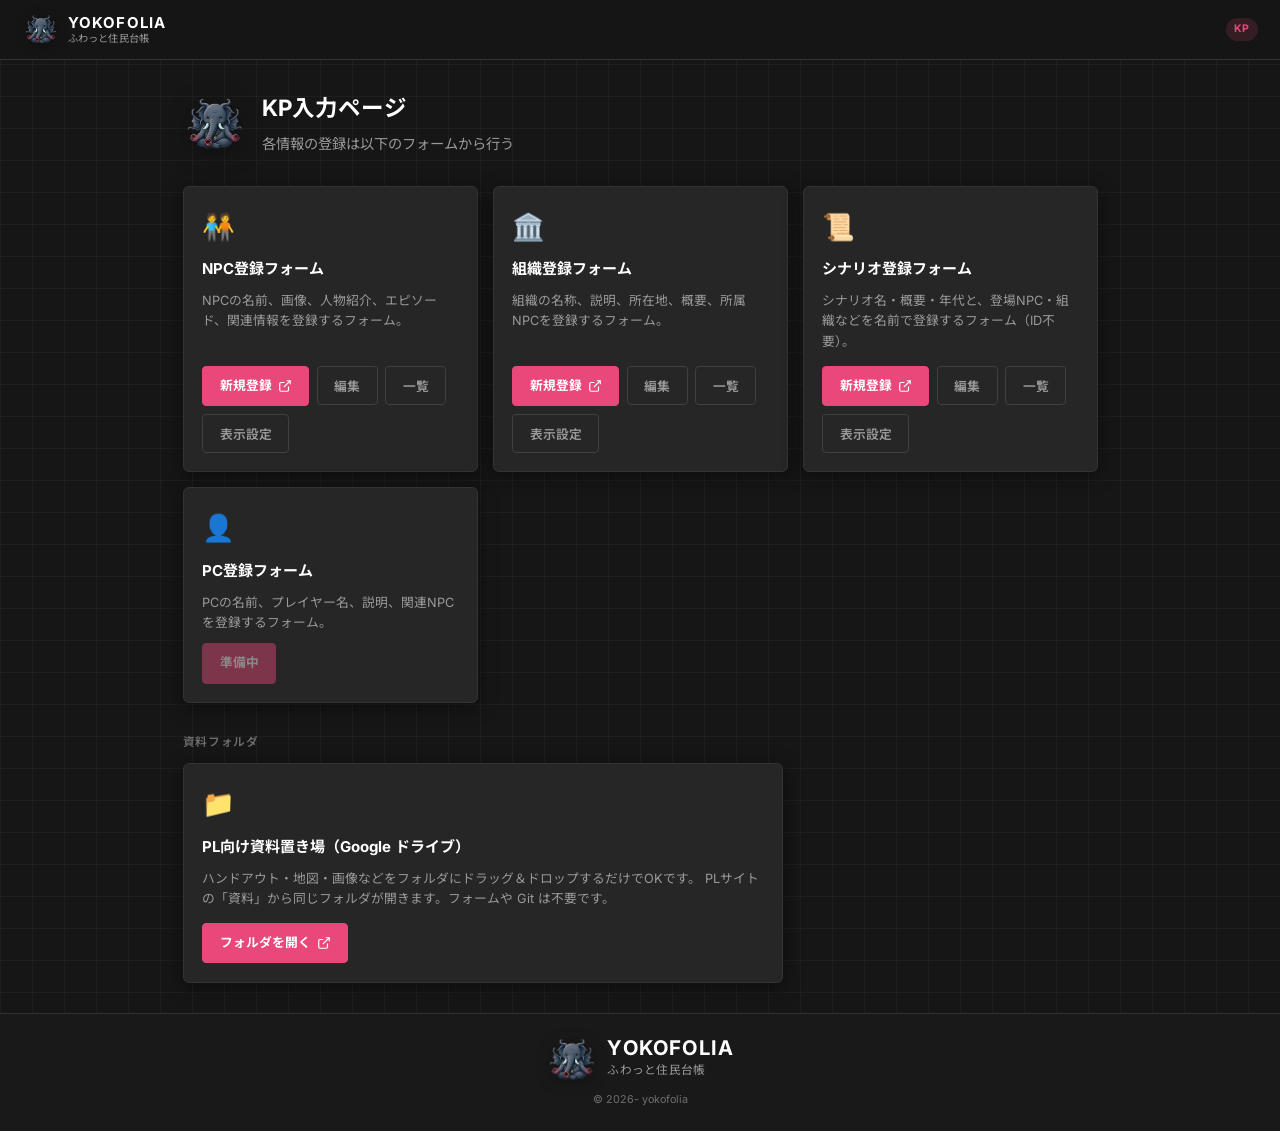
==== kp.html @ 68b9f0f3 "Add mascot icons and web manifests for mobile home screen shortcuts. Co-authored-by: Cursor <cursora" ====
<!DOCTYPE html>
<html lang="ja">
<head>
  <meta charset="UTF-8">
  <meta name="viewport" content="width=device-width, initial-scale=1.0">
  <meta name="robots" content="noindex,nofollow">
  <meta name="theme-color" content="#161616">
  <meta name="apple-mobile-web-app-title" content="YOKOFOLIA KP">
  <title>KP入力 — YOKOFOLIA</title>
  <link rel="icon" href="icons/icon-192.png" type="image/png" sizes="192x192">
  <link rel="apple-touch-icon" href="icons/apple-touch-icon.png">
  <link rel="manifest" href="site.webmanifest">
  <link rel="stylesheet" href="style.css">
  <link rel="preconnect" href="https://fonts.googleapis.com">
  <link rel="preconnect" href="https://fonts.gstatic.com" crossorigin>
  <link href="https://fonts.googleapis.com/css2?family=Noto+Sans+JP:wght@400;500;600;700&family=Inter:wght@400;500;600;700&display=swap" rel="stylesheet">
</head>
<body>
  <div class="app app--kp">
    <div class="main-wrapper main-wrapper--full">
      <header class="header">
        <a href="index.html" class="site-brand">
          <img src="images/yokofolia-mascot.png" alt="" class="site-brand-mascot" width="36" height="36" decoding="async">
          <span class="site-brand-text">
            <span class="site-brand-name">YOKOFOLIA</span>
            <span class="site-brand-tagline">ふわっと住民台帳</span>
          </span>
        </a>
        <span class="header-badge">KP</span>
      </header>

      <main class="kp-main" id="kpMain">
        <div class="kp-intro">
          <div class="kp-intro-brand">
            <img src="images/yokofolia-mascot.png" alt="" class="kp-intro-mascot" width="64" height="64" decoding="async">
            <div>
              <h1 class="kp-title">KP入力ページ</h1>
              <p class="kp-lead">各情報の登録は以下のフォームから行う</p>
            </div>
          </div>
        </div>
        <div class="kp-card-grid" id="kpCardGrid"></div>
        <section class="kp-files-drive" id="kpFilesDrive" aria-labelledby="kpFilesDriveTitle"></section>
      </main>

      <div class="kp-modal" id="kpEntityPicker" hidden aria-hidden="true">
        <div class="kp-modal-backdrop" data-kp-close="kpEntityPicker"></div>
        <div class="kp-modal-panel" role="dialog" aria-modal="true" aria-labelledby="kpEntityPickerTitle">
          <header class="kp-modal-header">
            <h2 class="kp-modal-title" id="kpEntityPickerTitle">編集</h2>
            <button type="button" class="kp-modal-close" data-kp-close="kpEntityPicker" aria-label="閉じる">
              <svg viewBox="0 0 24 24" fill="none" stroke="currentColor" stroke-width="2" aria-hidden="true">
                <path d="M18 6L6 18M6 6l12 12"/>
              </svg>
            </button>
          </header>
          <div class="kp-modal-search">
            <input type="search" id="kpEntityPickerSearch" placeholder="検索..." aria-label="検索">
          </div>
          <div class="kp-modal-body" id="kpEntityPickerBody">
            <p class="kp-modal-status">読み込み中...</p>
          </div>
        </div>
      </div>

      <div class="kp-modal" id="kpEntityList" hidden aria-hidden="true">
        <div class="kp-modal-backdrop" data-kp-close="kpEntityList"></div>
        <div class="kp-modal-panel kp-modal-panel--wide" role="dialog" aria-modal="true" aria-labelledby="kpEntityListTitle">
          <header class="kp-modal-header">
            <h2 class="kp-modal-title" id="kpEntityListTitle">一覧（KP用）</h2>
            <button type="button" class="kp-modal-close" data-kp-close="kpEntityList" aria-label="閉じる">
              <svg viewBox="0 0 24 24" fill="none" stroke="currentColor" stroke-width="2" aria-hidden="true">
                <path d="M18 6L6 18M6 6l12 12"/>
              </svg>
            </button>
          </header>
          <p class="kp-modal-hint" id="kpEntityListHint"></p>
          <div class="kp-npc-list-head">
            <p class="kp-npc-list-summary" id="kpEntityListSummary"></p>
            <div class="kp-modal-search kp-modal-search--list">
              <input type="search" id="kpEntityListSearch" placeholder="検索..." aria-label="検索">
            </div>
            <div class="kp-npc-list-filters" role="tablist" aria-label="表示フィルター">
              <button type="button" class="kp-npc-list-filter is-active" data-kp-list-filter="all" role="tab" aria-selected="true">すべて</button>
              <button type="button" class="kp-npc-list-filter" data-kp-list-filter="visible" role="tab" aria-selected="false">PL表示</button>
              <button type="button" class="kp-npc-list-filter" data-kp-list-filter="hidden" role="tab" aria-selected="false">非表示</button>
            </div>
          </div>
          <div class="kp-modal-body kp-modal-body--list" id="kpEntityListBody">
            <p class="kp-modal-status">読み込み中...</p>
          </div>
        </div>
      </div>

      <div class="kp-modal" id="kpEntityVisibility" hidden aria-hidden="true">
        <div class="kp-modal-backdrop" data-kp-close="kpEntityVisibility"></div>
        <div class="kp-modal-panel" role="dialog" aria-modal="true" aria-labelledby="kpEntityVisibilityTitle">
          <header class="kp-modal-header">
            <h2 class="kp-modal-title" id="kpEntityVisibilityTitle">PLサイトの表示設定</h2>
            <button type="button" class="kp-modal-close" data-kp-close="kpEntityVisibility" aria-label="閉じる">
              <svg viewBox="0 0 24 24" fill="none" stroke="currentColor" stroke-width="2" aria-hidden="true">
                <path d="M18 6L6 18M6 6l12 12"/>
              </svg>
            </button>
          </header>
          <p class="kp-modal-hint" id="kpEntityVisibilityHint"></p>
          <div class="kp-modal-search">
            <input type="search" id="kpEntityVisibilitySearch" placeholder="検索..." aria-label="検索">
          </div>
          <div class="kp-modal-body" id="kpEntityVisibilityBody">
            <p class="kp-modal-status">読み込み中...</p>
          </div>
        </div>
      </div>

      <footer class="footer">
        <div class="footer-brand">
          <img src="images/yokofolia-mascot.png" alt="" class="footer-mascot" width="52" height="52" decoding="async">
          <div class="footer-brand-text">
            <span class="footer-name">YOKOFOLIA</span>
            <span class="footer-tagline">ふわっと住民台帳</span>
          </div>
        </div>
        <p class="footer-copy">© 2026- yokofolia</p>
      </footer>
    </div>
  </div>

  <script src="js/config.js"></script>
  <script src="js/image-utils.js"></script>
  <script src="js/links.js"></script>
  <script src="kp.js?v=20260625b"></script>
</body>
</html>
---- style.css ----
/* ========================================
   YOKOFOLIA ふわっと住民台帳 — Cocofolia-inspired
   ======================================== */

:root {
  --bg-base: #161616;
  --bg-sidebar: #1a1a1a;
  --bg-panel: #1e1e1e;
  --bg-card: #262626;
  --bg-card-hover: #2e2e2e;
  --bg-input: #1a1a1a;
  --bg-active: rgba(232, 72, 122, 0.12);

  --border: #333333;
  --border-light: #404040;

  --text-primary: #ffffff;
  --text-secondary: #9a9a9a;
  --text-muted: #6e6e6e;

  --accent: #e8487a;
  --accent-dim: rgba(232, 72, 122, 0.15);
  --accent-hover: #f06a96;
  --accent-border: rgba(232, 72, 122, 0.4);
  --accent-warm: #9a9a9a;
  --accent-warm-dim: rgba(255, 255, 255, 0.04);

  --shadow-card: 0 4px 20px rgba(0, 0, 0, 0.45);
  --shadow-sm: 0 2px 10px rgba(0, 0, 0, 0.35);
  --grid-line: rgba(255, 255, 255, 0.035);
  --grid-size: 32px;

  --status-alive: #34d399;
  --status-alive-bg: rgba(52, 211, 153, 0.12);
  --status-dead: #f87171;
  --status-dead-bg: rgba(248, 113, 113, 0.12);
  --status-missing: #fbbf24;
  --status-missing-bg: rgba(251, 191, 36, 0.12);
  --status-unknown: #9ca3af;
  --status-unknown-bg: rgba(156, 163, 175, 0.12);

  --radius-sm: 4px;
  --radius-md: 6px;
  --radius-lg: 8px;

  --sidebar-width: 200px;
  --list-width: 280px;

  --font-sans: 'Inter', 'Noto Sans JP', system-ui, sans-serif;
}

*, *::before, *::after {
  box-sizing: border-box;
  margin: 0;
  padding: 0;
}

html {
  font-size: 15px;
  scroll-behavior: smooth;
}

body {
  font-family: var(--font-sans);
  background-color: var(--bg-base);
  background-image:
    linear-gradient(var(--grid-line) 1px, transparent 1px),
    linear-gradient(90deg, var(--grid-line) 1px, transparent 1px);
  background-size: var(--grid-size) var(--grid-size);
  color: var(--text-primary);
  line-height: 1.6;
  min-height: 100vh;
}

a {
  color: var(--accent);
  text-decoration: none;
}

a:hover {
  color: var(--accent-hover);
  text-decoration: underline;
}

button {
  font-family: inherit;
  cursor: pointer;
  border: none;
  background: none;
  color: inherit;
}

input {
  font-family: inherit;
  font-size: 0.9rem;
}

/* ---- Layout ---- */

.app {
  display: flex;
  min-height: 100vh;
}

.sidebar {
  width: var(--sidebar-width);
  background: rgba(26, 26, 26, 0.96);
  border-right: 1px solid var(--border);
  display: flex;
  flex-direction: column;
  position: fixed;
  top: 0;
  left: 0;
  height: 100vh;
  z-index: 200;
  transition: transform 0.3s ease;
}

.sidebar-header {
  padding: 0.75rem;
  display: flex;
  justify-content: flex-end;
}

.sidebar-brand {
  padding: 1rem 0.85rem 0.5rem;
  border-bottom: 1px solid var(--border);
}

.sidebar-brand .site-brand {
  width: 100%;
}

.sidebar-close {
  display: none;
  padding: 0.25rem;
  color: var(--text-secondary);
}

.sidebar-close svg {
  width: 20px;
  height: 20px;
}

.nav-menu {
  list-style: none;
  padding: 0.5rem;
  flex: 1;
}

.nav-link {
  display: flex;
  align-items: center;
  gap: 0.6rem;
  padding: 0.6rem 0.75rem;
  border-radius: var(--radius-sm);
  color: var(--text-secondary);
  font-size: 0.88rem;
  font-weight: 500;
  text-decoration: none;
  transition: background 0.15s, color 0.15s;
}

.nav-link:hover {
  background: var(--bg-card);
  color: var(--text-primary);
  text-decoration: none;
}

.nav-link.active {
  background: var(--accent-dim);
  color: var(--accent);
  font-weight: 600;
}

.nav-icon {
  font-size: 1rem;
  width: 1.25rem;
  text-align: center;
}

.main-wrapper {
  flex: 1;
  margin-left: var(--sidebar-width);
  display: flex;
  flex-direction: column;
  min-height: 100vh;
}

/* ---- Header ---- */

.header {
  display: flex;
  align-items: center;
  gap: 1rem;
  padding: 0.75rem 1.5rem;
  background: rgba(22, 22, 22, 0.92);
  backdrop-filter: blur(8px);
  border-bottom: 1px solid var(--border);
  position: sticky;
  top: 0;
  z-index: 100;
}

.menu-toggle {
  display: none;
  padding: 0.4rem;
  color: var(--text-secondary);
}

.menu-toggle svg {
  width: 22px;
  height: 22px;
}

.site-title {
  font-size: 1rem;
  font-weight: 700;
  color: var(--text-primary);
  white-space: nowrap;
  text-decoration: none;
}

.site-brand {
  display: inline-flex;
  align-items: center;
  gap: 0.6rem;
  text-decoration: none;
  color: inherit;
  min-width: 0;
}

.site-brand:hover {
  text-decoration: none;
  color: inherit;
}

.site-brand-mascot {
  width: 36px;
  height: 36px;
  object-fit: contain;
  flex-shrink: 0;
  filter: drop-shadow(0 2px 6px rgba(0, 0, 0, 0.35));
}

.site-brand--sidebar .site-brand-mascot {
  width: 40px;
  height: 40px;
}

.site-brand-text {
  display: flex;
  flex-direction: column;
  gap: 0.05rem;
  min-width: 0;
}

.site-brand-name {
  font-family: 'Inter', 'Noto Sans JP', sans-serif;
  font-size: 1rem;
  font-weight: 700;
  letter-spacing: 0.08em;
  line-height: 1.15;
  color: var(--text-primary);
  text-transform: uppercase;
}

.site-brand-tagline {
  font-size: 0.68rem;
  font-weight: 400;
  color: var(--text-secondary);
  letter-spacing: 0.02em;
  line-height: 1.2;
  white-space: nowrap;
  overflow: hidden;
  text-overflow: ellipsis;
}

.site-brand:hover .site-brand-name {
  color: var(--accent);
}

.site-title:hover {
  color: var(--accent);
  text-decoration: none;
}

.search-global {
  flex: 1;
  max-width: 480px;
  margin-left: auto;
  position: relative;
}

.search-global .search-icon {
  position: absolute;
  left: 0.85rem;
  top: 50%;
  transform: translateY(-50%);
  width: 16px;
  height: 16px;
  color: var(--text-muted);
  pointer-events: none;
}

.search-global input {
  width: 100%;
  padding: 0.55rem 1rem 0.55rem 2.5rem;
  background: var(--bg-input);
  border: 1px solid var(--border);
  border-radius: var(--radius-md);
  color: var(--text-primary);
  transition: border-color 0.15s;
}

.search-global input:focus {
  outline: none;
  border-color: var(--accent);
}

.search-global input::placeholder {
  color: var(--text-muted);
}

.header--compact .search-global {
  flex: 1;
  max-width: none;
  margin-left: 0;
}

/* ---- Content Area ---- */

.content-area {
  display: flex;
  flex: 1;
  overflow: hidden;
  min-height: calc(100vh - 57px - 40px);
}

.loading,
.error-panel {
  padding: 2rem;
  color: var(--text-secondary);
  width: 100%;
}

/* ---- Portal Loading ---- */

.portal-loading {
  display: flex;
  flex-direction: column;
  align-items: center;
  justify-content: center;
  width: 100%;
  min-height: calc(100vh - 57px - 80px);
  padding: 3rem 1.5rem;
  text-align: center;
  gap: 0.75rem;
}

.portal-loading-mascot {
  width: 96px;
  height: 96px;
  object-fit: contain;
  animation: mascotFloat 2.4s ease-in-out infinite;
  filter: drop-shadow(0 8px 24px rgba(232, 72, 122, 0.25));
}

.portal-loading-brand {
  font-size: 1.1rem;
  font-weight: 700;
  letter-spacing: 0.12em;
  color: var(--text-primary);
  margin-top: 0.25rem;
}

.portal-loading-message {
  font-size: 0.9rem;
  color: var(--text-secondary);
  min-height: 1.4em;
  animation: loadingFade 2.2s ease-in-out infinite;
}

.portal-loading-bar {
  width: 160px;
  height: 3px;
  background: var(--border);
  border-radius: 99px;
  overflow: hidden;
  margin-top: 0.5rem;
}

.portal-loading-bar span {
  display: block;
  height: 100%;
  width: 40%;
  background: var(--accent);
  border-radius: 99px;
  animation: loadingBar 1.4s ease-in-out infinite;
}

@keyframes mascotFloat {
  0%, 100% { transform: translateY(0); }
  50% { transform: translateY(-10px); }
}

@keyframes loadingFade {
  0%, 100% { opacity: 0.65; }
  50% { opacity: 1; }
}

@keyframes loadingBar {
  0% { transform: translateX(-100%); }
  100% { transform: translateX(350%); }
}

/* ---- Portal Home ---- */

.portal-page {
  flex: 1;
  overflow-y: auto;
  width: 100%;
  padding: 2rem 2rem 3rem;
  max-width: 1080px;
  margin: 0 auto;
}

.portal-hero {
  display: flex;
  align-items: center;
  gap: 1.75rem;
  margin-bottom: 2.5rem;
  padding: 1.5rem;
  background: var(--bg-card);
  border: 1px solid var(--border);
  border-radius: var(--radius-md);
  box-shadow: var(--shadow-card);
}

.portal-hero-mascot {
  width: 120px;
  height: 120px;
  object-fit: contain;
  flex-shrink: 0;
  filter: drop-shadow(0 6px 20px rgba(0, 0, 0, 0.4));
}

.portal-hero-kicker {
  font-size: 0.72rem;
  font-weight: 700;
  letter-spacing: 0.14em;
  color: var(--accent);
  margin-bottom: 0.5rem;
}

.portal-hero-title {
  font-size: clamp(1.6rem, 4vw, 2.2rem);
  font-weight: 700;
  line-height: 1.25;
  margin-bottom: 0.65rem;
}

.portal-hero-lead {
  font-size: 0.95rem;
  color: var(--text-secondary);
  line-height: 1.7;
  max-width: 36em;
}

.portal-section {
  margin-bottom: 2.25rem;
}

.portal-section-head {
  display: flex;
  align-items: baseline;
  justify-content: space-between;
  gap: 1rem;
  margin-bottom: 1rem;
}

.portal-section-label {
  font-size: 0.78rem;
  font-weight: 700;
  letter-spacing: 0.1em;
  text-transform: uppercase;
  color: var(--text-secondary);
  margin-bottom: 1rem;
}

.portal-section-head .portal-section-label {
  margin-bottom: 0;
}

.portal-section-link {
  font-size: 0.82rem;
  font-weight: 600;
  color: var(--accent);
  text-decoration: none;
}

.portal-section-link:hover {
  color: var(--accent-hover);
  text-decoration: none;
}

.portal-stats {
  display: grid;
  grid-template-columns: repeat(4, 1fr);
  gap: 0.85rem;
}

.stat-card {
  display: flex;
  flex-direction: column;
  align-items: center;
  text-align: center;
  padding: 1.25rem 1rem;
  background: var(--bg-card);
  border: 1px solid var(--border);
  border-radius: var(--radius-md);
  box-shadow: var(--shadow-card);
  text-decoration: none;
  color: inherit;
  transition: transform 0.15s, border-color 0.15s;
}

.stat-card:hover {
  transform: translateY(-2px);
  border-color: var(--accent-border);
  text-decoration: none;
  color: inherit;
}

.stat-card-icon {
  font-size: 1.5rem;
  margin-bottom: 0.5rem;
}

.stat-card-label {
  font-size: 0.68rem;
  font-weight: 700;
  letter-spacing: 0.1em;
  color: var(--text-secondary);
}

.stat-card-divider {
  display: block;
  width: 100%;
  height: 1px;
  background: var(--border);
  margin: 0.75rem 0;
}

.stat-card-value {
  font-size: 2rem;
  font-weight: 700;
  line-height: 1;
  color: var(--text-primary);
}

.stat-card-sub {
  font-size: 0.72rem;
  color: var(--text-muted);
  margin-top: 0.35rem;
}

.portal-featured {
  display: grid;
  grid-template-columns: repeat(auto-fill, minmax(220px, 1fr));
  gap: 0.75rem;
}

.portal-featured-card {
  display: flex;
  align-items: center;
  gap: 0.75rem;
  padding: 0.85rem 1rem;
  background: var(--bg-card);
  border: 1px solid var(--border);
  border-radius: var(--radius-md);
  box-shadow: var(--shadow-sm);
  text-decoration: none;
  color: inherit;
  transition: border-color 0.15s, transform 0.15s;
}

.portal-featured-card:hover {
  border-color: var(--accent-border);
  transform: translateY(-1px);
  text-decoration: none;
  color: inherit;
}

.portal-featured-body {
  flex: 1;
  min-width: 0;
}

.portal-featured-name {
  display: block;
  font-size: 0.88rem;
  font-weight: 700;
  white-space: nowrap;
  overflow: hidden;
  text-overflow: ellipsis;
}

.portal-featured-sub {
  display: block;
  font-size: 0.72rem;
  color: var(--text-muted);
  white-space: nowrap;
  overflow: hidden;
  text-overflow: ellipsis;
}

.portal-explore {
  display: grid;
  grid-template-columns: repeat(2, 1fr);
  gap: 0.85rem;
}

.portal-explore-card {
  display: flex;
  flex-direction: column;
  gap: 0.35rem;
  padding: 1.25rem;
  background: var(--bg-card);
  border: 1px solid var(--border);
  border-radius: var(--radius-md);
  box-shadow: var(--shadow-card);
  text-decoration: none;
  color: inherit;
  transition: border-color 0.15s, transform 0.15s;
}

.portal-explore-card:hover {
  border-color: var(--accent-border);
  transform: translateY(-2px);
  text-decoration: none;
  color: inherit;
}

.portal-explore-icon {
  font-size: 1.75rem;
}

.portal-explore-name {
  font-size: 1rem;
  font-weight: 700;
}

.portal-explore-desc {
  font-size: 0.8rem;
  color: var(--text-secondary);
  line-height: 1.5;
}

.portal-minigame-card {
  display: flex;
  align-items: center;
  gap: 1rem;
  padding: 1.15rem 1.25rem;
  background: var(--bg-card);
  border: 1px solid var(--border);
  border-radius: var(--radius-md);
  box-shadow: var(--shadow-card);
  text-decoration: none;
  color: inherit;
  transition: border-color 0.15s, transform 0.15s;
}

.portal-minigame-card:hover {
  border-color: var(--accent-border);
  transform: translateY(-2px);
  text-decoration: none;
  color: inherit;
}

.portal-minigame-icon {
  font-size: 2rem;
  flex-shrink: 0;
}

.portal-minigame-body {
  flex: 1;
  min-width: 0;
}

.portal-minigame-name {
  display: block;
  font-size: 1.05rem;
  font-weight: 700;
}

.portal-minigame-desc {
  display: block;
  font-size: 0.8rem;
  color: var(--text-secondary);
  margin-top: 0.2rem;
}

.portal-minigame-go {
  font-size: 1.25rem;
  color: var(--accent);
  flex-shrink: 0;
}

.portal-external-note {
  font-size: 0.72rem;
  color: var(--text-muted);
  margin-top: 0.25rem;
}

/* ---- Community (Cocofolia-style) ---- */

.portal-section--community {
  margin-bottom: 0;
}

.portal-community-title {
  font-size: 1.35rem;
  font-weight: 700;
  text-align: center;
  margin-bottom: 1.5rem;
  color: var(--text-primary);
}

.community-grid {
  display: grid;
  grid-template-columns: repeat(3, 1fr);
  gap: 1.25rem;
}

.community-card {
  display: flex;
  flex-direction: column;
  gap: 0.65rem;
  text-decoration: none;
  color: inherit;
  transition: transform 0.15s;
}

.community-card:hover {
  transform: translateY(-3px);
  text-decoration: none;
  color: inherit;
}

.community-card--disabled {
  opacity: 0.45;
  pointer-events: none;
}

.community-logo {
  display: flex;
  align-items: center;
  justify-content: center;
  gap: 0.5rem;
  min-height: 100px;
  padding: 1.25rem 1rem;
  border-radius: var(--radius-md);
  box-shadow: var(--shadow-card);
  overflow: hidden;
}

.community-logo--cocofolia {
  background: #1a1a1a;
  color: #fff;
}

.community-logo-mark--cocofolia {
  width: 36px;
  height: 36px;
  border-radius: 50%;
  background: linear-gradient(135deg, #fff 50%, #e8487a 50%);
  flex-shrink: 0;
}

.community-logo-word {
  font-size: 1.15rem;
  font-weight: 700;
  letter-spacing: 0.06em;
}

.community-logo-word--iachara {
  font-size: 1.35rem;
  font-weight: 700;
  color: #2d8a7e;
}

.community-logo--iachara {
  background: #f5f5f5;
}

.community-logo--discord {
  background: #5865f2;
  color: #fff;
  flex-direction: column;
  gap: 0.35rem;
}

.community-logo-svg {
  width: 44px;
  height: 44px;
}

.community-logo-word--discord {
  font-size: 0.95rem;
  font-weight: 700;
  letter-spacing: 0.02em;
}

.community-name {
  font-size: 1rem;
  font-weight: 700;
  margin: 0;
}

.community-desc {
  font-size: 0.8rem;
  color: var(--text-secondary);
  line-height: 1.55;
  margin: 0;
}

.error-panel h2 {
  color: var(--status-dead);
  margin-bottom: 0.75rem;
  font-size: 1.15rem;
}

.error-message {
  font-size: 0.95rem;
  color: var(--text-primary);
  margin-bottom: 1rem;
  line-height: 1.6;
}

.error-hint {
  font-size: 0.85rem;
  color: var(--text-muted);
  margin-top: 1rem;
  line-height: 1.6;
}

.error-details {
  margin: 1rem 0;
  padding: 1rem;
  background: var(--bg-panel);
  border: 1px solid var(--border);
  border-radius: var(--radius-md);
}

.error-details h3 {
  font-size: 0.85rem;
  color: var(--text-muted);
  margin-bottom: 0.35rem;
}

.error-pre {
  margin-top: 1rem;
  padding: 1rem;
  background: var(--bg-panel);
  border-radius: var(--radius-sm);
  font-size: 0.8rem;
  overflow-x: auto;
}

/* ---- Notice Banner ---- */

.notice-banner {
  border-bottom: 1px solid var(--border);
}

.notice-item {
  padding: 0.75rem 1.5rem;
  font-size: 0.85rem;
}

.notice-warning {
  background: rgba(251, 191, 36, 0.1);
  border-left: 3px solid var(--status-missing);
}

.notice-error {
  background: rgba(248, 113, 113, 0.1);
  border-left: 3px solid var(--status-dead);
}

.notice-title {
  font-weight: 700;
  color: var(--text-primary);
  margin-bottom: 0.25rem;
}

.notice-message {
  color: var(--text-secondary);
  line-height: 1.5;
}

.notice-fallback {
  margin-top: 0.35rem;
  color: var(--text-muted);
  font-size: 0.8rem;
}

.notice-source {
  margin-top: 0.35rem;
  font-size: 0.75rem;
  color: var(--text-muted);
}

.notice-details {
  margin-top: 0.5rem;
}

.notice-details summary {
  cursor: pointer;
  color: var(--accent);
  font-size: 0.8rem;
}

.notice-details pre {
  margin-top: 0.35rem;
  padding: 0.5rem;
  background: var(--bg-panel);
  border-radius: var(--radius-sm);
  font-size: 0.75rem;
  overflow-x: auto;
}

/* ---- List Panel ---- */

.list-panel {
  width: var(--list-width);
  min-width: var(--list-width);
  background: var(--bg-panel);
  border-right: 1px solid var(--border);
  display: flex;
  flex-direction: column;
  height: calc(100vh - 57px - 40px);
  position: sticky;
  top: 57px;
}

.panel-header {
  padding: 1rem 1rem 0.5rem;
  display: flex;
  align-items: baseline;
  justify-content: space-between;
}

.panel-title {
  font-size: 0.78rem;
  font-weight: 700;
  letter-spacing: 0.1em;
  text-transform: uppercase;
  color: var(--text-secondary);
}

.panel-count {
  font-size: 0.75rem;
  color: var(--text-muted);
}

.entity-list {
  list-style: none;
  flex: 1;
  overflow-y: auto;
  padding: 0 0.5rem 1rem;
}

.entity-list::-webkit-scrollbar {
  width: 5px;
}

.entity-list::-webkit-scrollbar-thumb {
  background: var(--border-light);
  border-radius: 3px;
}

.list-item {
  display: flex;
  align-items: center;
  gap: 0.65rem;
  padding: 0.65rem 0.75rem;
  border-radius: var(--radius-md);
  cursor: pointer;
  transition: background 0.15s, box-shadow 0.15s, border-color 0.15s;
  margin-bottom: 0.25rem;
  border: 1px solid transparent;
  background: transparent;
}

.list-item:hover {
  background: var(--bg-card);
  box-shadow: var(--shadow-sm);
}

.list-item.active {
  background: var(--bg-card);
  border-color: var(--accent-border);
  box-shadow: var(--shadow-sm);
}

.list-avatar {
  width: 36px;
  height: 36px;
  border-radius: var(--radius-sm);
  object-fit: cover;
  flex-shrink: 0;
}

.list-icon {
  width: 36px;
  height: 36px;
  display: flex;
  align-items: center;
  justify-content: center;
  font-size: 1.2rem;
  background: var(--bg-card);
  border-radius: var(--radius-sm);
  flex-shrink: 0;
}

.list-item-info {
  flex: 1;
  min-width: 0;
}

.list-item-name {
  font-size: 0.85rem;
  font-weight: 600;
  white-space: nowrap;
  overflow: hidden;
  text-overflow: ellipsis;
}

.list-item-sub {
  font-size: 0.72rem;
  color: var(--text-muted);
  white-space: nowrap;
  overflow: hidden;
  text-overflow: ellipsis;
}

.list-item-badge,
.badge {
  font-size: 0.65rem;
  font-weight: 600;
  padding: 0.15rem 0.45rem;
  border-radius: 99px;
  flex-shrink: 0;
}

.status-alive {
  color: var(--status-alive);
  background: var(--status-alive-bg);
}

.status-dead {
  color: var(--status-dead);
  background: var(--status-dead-bg);
}

.status-missing {
  color: var(--status-missing);
  background: var(--status-missing-bg);
}

.status-unknown {
  color: var(--status-unknown);
  background: var(--status-unknown-bg);
}

/* ---- Detail Panel ---- */

.detail-panel {
  flex: 1;
  overflow-y: auto;
  padding: 1.5rem 2rem;
  max-width: 900px;
}

.detail-panel::-webkit-scrollbar {
  width: 6px;
}

.detail-panel::-webkit-scrollbar-thumb {
  background: var(--border-light);
  border-radius: 3px;
}

.detail-empty {
  display: flex;
  align-items: center;
  justify-content: center;
  height: 100%;
  color: var(--text-muted);
}

.entity-detail {
  animation: fadeIn 0.2s ease;
}

@keyframes fadeIn {
  from { opacity: 0; transform: translateY(4px); }
  to { opacity: 1; transform: translateY(0); }
}

/* ---- Detail Header ---- */

.detail-header {
  display: flex;
  gap: 1.5rem;
  align-items: flex-start;
  padding-bottom: 1.5rem;
  margin-bottom: 1.5rem;
  border-bottom: 1px solid var(--border);
}

.detail-header--compact {
  align-items: center;
}

.detail-header--org {
  align-items: flex-start;
  gap: 1.25rem;
}

.detail-image {
  width: 160px;
  height: 160px;
  border-radius: var(--radius-md);
  object-fit: cover;
  flex-shrink: 0;
  border: 2px solid var(--border-light);
  background: var(--bg-panel);
}

.detail-org-icon {
  flex-shrink: 0;
}

.org-icon-wrap--detail,
.detail-org-icon .org-icon-wrap--detail {
  width: 96px;
  height: 96px;
  display: flex;
  align-items: center;
  justify-content: center;
  background: var(--bg-card);
  border: 1px solid var(--border-light);
  border-radius: var(--radius-md);
  overflow: hidden;
  box-shadow: var(--shadow-card);
}

.org-icon-img--detail {
  width: 100%;
  height: 100%;
  object-fit: cover;
  display: block;
  border: none;
  border-radius: 0;
  background: transparent;
}

.org-icon-wrap--card {
  width: 2.25rem;
  height: 2.25rem;
  display: inline-flex;
  align-items: center;
  justify-content: center;
  vertical-align: middle;
}

.org-icon-img--card {
  width: 100%;
  height: 100%;
  object-fit: cover;
  border-radius: 0.4rem;
  display: block;
}

.org-icon-emoji {
  font-size: 1.65rem;
  line-height: 1;
  display: inline-flex;
  align-items: center;
  justify-content: center;
}

.org-icon-emoji--detail {
  font-size: 2.75rem;
  width: 96px;
  height: 96px;
  background: var(--bg-card);
  border: 1px solid var(--border-light);
  border-radius: var(--radius-md);
}

.org-card-icon {
  font-size: 1.4rem;
  display: block;
  margin-bottom: 0.4rem;
  min-height: 2.25rem;
}

.detail-meta--location {
  margin-top: 0.35rem;
}

.detail-summary {
  margin-top: 0.5rem;
  margin-bottom: 0;
}

.section-count {
  font-size: 0.78rem;
  font-weight: 500;
  color: var(--text-muted);
  margin-left: 0.35rem;
}

.member-list--org {
  max-width: 36rem;
}

.file-detail-icon {
  font-size: 2.5rem;
  line-height: 1;
  display: inline-flex;
  align-items: center;
  justify-content: center;
  width: 3rem;
  height: 3rem;
}

.file-open-actions {
  margin: 0;
}

.file-open-btn {
  display: inline-flex;
  align-items: center;
  gap: 0.35rem;
  padding: 0.65rem 1.1rem;
  border-radius: var(--radius-sm);
  background: var(--accent);
  border: 1px solid var(--accent);
  color: #fff;
  font-weight: 600;
  font-size: 0.9rem;
  text-decoration: none;
  transition: background 0.15s, border-color 0.15s;
}

.file-open-btn:hover {
  background: var(--accent-hover);
  border-color: var(--accent-hover);
  color: #fff;
}

.list-empty {
  list-style: none;
  padding: 1rem 0.75rem;
}

.detail-section--compact {
  padding-bottom: 0.5rem;
}

.entity-detail--org .detail-section:last-child {
  margin-bottom: 0;
}

.detail-header-body {
  flex: 1;
  min-width: 0;
}

.detail-title {
  font-size: 1.85rem;
  font-weight: 700;
  letter-spacing: -0.02em;
  line-height: 1.3;
  margin-bottom: 0.25rem;
}

.detail-furigana {
  font-size: 0.85rem;
  color: var(--text-muted);
  margin-bottom: 1rem;
}

.detail-summary,
.detail-meta {
  font-size: 0.9rem;
  color: var(--text-secondary);
  line-height: 1.6;
}

.detail-header--org .detail-title {
  margin-bottom: 0;
}

/* ---- Info Grid ---- */

.info-grid {
  display: grid;
  grid-template-columns: repeat(auto-fill, minmax(200px, 1fr));
  gap: 0.5rem 1.5rem;
}

.info-grid--compact {
  grid-template-columns: 1fr;
  max-width: 640px;
}

.info-row {
  display: flex;
  gap: 0.75rem;
  font-size: 0.85rem;
  padding: 0.35rem 0;
  border-bottom: 1px solid var(--border);
}

.info-row:last-child {
  border-bottom: none;
}

.info-row dt {
  color: var(--text-muted);
  min-width: 5rem;
  flex-shrink: 0;
}

.info-row dd {
  color: var(--text-primary);
  font-weight: 500;
}

.info-links a {
  white-space: nowrap;
}

/* ---- Organization Cards ---- */

.org-card-list {
  flex: 1;
  overflow-y: auto;
  padding: 0 0.75rem 1rem;
  display: flex;
  flex-direction: column;
  gap: 0.5rem;
}

.org-card {
  padding: 0.85rem 1rem;
  background: var(--bg-card);
  border: 1px solid var(--border);
  border-radius: var(--radius-md);
  box-shadow: var(--shadow-card);
  cursor: pointer;
  transition: border-color 0.15s, background 0.15s, transform 0.15s;
}

.org-card:hover {
  background: var(--bg-card-hover);
  border-color: var(--border-light);
  transform: translateY(-1px);
}

.org-card.active {
  background: var(--bg-card-hover);
  border-color: var(--accent-border);
}

.org-card-name {
  font-size: 0.9rem;
  font-weight: 700;
  margin-bottom: 0.35rem;
}

.org-card-summary {
  font-size: 0.78rem;
  color: var(--text-secondary);
  line-height: 1.5;
  display: -webkit-box;
  -webkit-line-clamp: 2;
  -webkit-box-orient: vertical;
  overflow: hidden;
  margin-bottom: 0.4rem;
}

.org-card-meta {
  font-size: 0.72rem;
  color: var(--text-muted);
}

/* ---- Member List ---- */

.member-list {
  list-style: none;
  display: flex;
  flex-direction: column;
  gap: 0.35rem;
}

.member-list--compact .member-row {
  padding: 0.5rem 0.65rem;
}

.member-row {
  display: flex;
  align-items: center;
  gap: 0.65rem;
  padding: 0.65rem 0.75rem;
  background: var(--bg-panel);
  border: 1px solid var(--border);
  border-radius: var(--radius-md);
  cursor: pointer;
  transition: border-color 0.15s, background 0.15s;
}

.member-row:hover {
  background: var(--bg-card);
  border-color: var(--border-light);
}

.member-row .list-avatar {
  width: 36px;
  height: 36px;
}

.member-info {
  flex: 1;
  min-width: 0;
}

.member-row .list-item-badge {
  margin-left: auto;
  flex-shrink: 0;
}

.member-row-icon {
  flex-shrink: 0;
  display: inline-flex;
  align-items: center;
  justify-content: center;
  width: 2.25rem;
  height: 2.25rem;
}

.member-row--static {
  cursor: default;
}

.member-row--static:hover {
  background: var(--bg-panel);
  border-color: var(--border);
}

.member-name {
  display: block;
  font-size: 0.88rem;
  font-weight: 600;
  color: var(--accent);
}

.member-row:hover .member-name {
  text-decoration: underline;
}

.member-sub {
  display: block;
  font-size: 0.72rem;
  color: var(--text-muted);
}

/* ---- Search Results ---- */

.search-results-panel {
  flex: 1;
  overflow-y: auto;
  padding: 1.5rem 2rem;
  max-width: 800px;
}

.search-results-title {
  font-size: 1.25rem;
  font-weight: 700;
  margin-bottom: 0.25rem;
}

.search-results-count {
  font-size: 0.85rem;
  color: var(--text-muted);
  margin-bottom: 1.5rem;
}

.search-section {
  margin-bottom: 1.75rem;
}

.search-results {
  list-style: none;
  display: flex;
  flex-direction: column;
  gap: 0.35rem;
}

.search-result-item {
  display: flex;
  align-items: center;
  gap: 0.75rem;
  padding: 0.65rem 0.85rem;
  background: var(--bg-card);
  border: 1px solid var(--border);
  border-radius: var(--radius-md);
  cursor: pointer;
  transition: border-color 0.15s;
}

.search-result-item:hover {
  border-color: var(--accent);
}

.search-result-item strong {
  display: block;
  font-size: 0.88rem;
  color: var(--accent);
}

.search-result-item span {
  display: block;
  font-size: 0.75rem;
  color: var(--text-muted);
}

.search-result-item .list-avatar,
.search-result-item .list-icon {
  flex-shrink: 0;
}

/* ---- Sections ---- */

.detail-section {
  margin-bottom: 2rem;
}

.section-heading {
  font-size: 1rem;
  font-weight: 700;
  margin-bottom: 0.85rem;
  padding-bottom: 0.4rem;
  border-bottom: 2px solid var(--accent-dim);
  color: var(--text-primary);
}

.prose p {
  font-size: 0.9rem;
  color: var(--text-secondary);
  margin-bottom: 0.75rem;
  line-height: 1.8;
}

.prose p:last-child {
  margin-bottom: 0;
}

.empty-note {
  font-size: 0.85rem;
  color: var(--text-muted);
  font-style: italic;
}

/* ---- Episodes ---- */

.episode-list {
  display: flex;
  flex-direction: column;
  gap: 0.75rem;
}

.episode-item {
  display: flex;
  gap: 0.85rem;
  padding: 0.85rem 1rem;
  background: var(--bg-card);
  border: 1px solid var(--border);
  border-radius: var(--radius-md);
  transition: border-color 0.15s;
}

.episode-item:hover {
  border-color: var(--border-light);
}

.episode-icon {
  width: 36px;
  height: 36px;
  display: flex;
  align-items: center;
  justify-content: center;
  background: var(--bg-panel);
  border-radius: var(--radius-sm);
  font-size: 1.1rem;
  flex-shrink: 0;
}

.episode-body h3 {
  font-size: 0.88rem;
  font-weight: 600;
  margin-bottom: 0.25rem;
}

.episode-body p {
  font-size: 0.82rem;
  color: var(--text-muted);
  line-height: 1.6;
}

/* ---- Links & Related ---- */

.link-list {
  list-style: none;
}

.link-list li {
  padding: 0.4rem 0;
  border-bottom: 1px solid var(--border);
}

.link-list li:last-child {
  border-bottom: none;
}

.contact-name {
  font-size: 0.88rem;
  color: var(--text-secondary);
}

.entity-link {
  display: inline-flex;
  flex-direction: column;
  font-weight: 500;
  font-size: 0.88rem;
}

.link-sub {
  display: block;
  font-size: 0.75rem;
  color: var(--text-muted);
  font-weight: 400;
}

.related-grid {
  display: grid;
  grid-template-columns: repeat(auto-fill, minmax(220px, 1fr));
  gap: 1.25rem;
}

.related-block h3 {
  font-size: 0.78rem;
  font-weight: 600;
  color: var(--text-muted);
  text-transform: uppercase;
  letter-spacing: 0.04em;
  margin-bottom: 0.5rem;
}

.location-item {
  font-size: 0.88rem;
  color: var(--text-secondary);
}

.org-names-text {
  font-size: 0.88rem;
  color: var(--text-secondary);
  line-height: 1.6;
}

/* ---- Footer ---- */

.footer {
  padding: 1.25rem 1.5rem 1.5rem;
  border-top: 1px solid var(--border);
  background: rgba(26, 26, 26, 0.96);
  display: flex;
  flex-direction: column;
  align-items: center;
  gap: 0.45rem;
  text-align: center;
}

.footer-brand {
  display: flex;
  align-items: center;
  gap: 0.65rem;
}

.footer-logo,
.footer-mascot {
  width: 52px;
  height: 52px;
  object-fit: contain;
  flex-shrink: 0;
  filter: drop-shadow(0 2px 8px rgba(0, 0, 0, 0.3));
}

.footer-brand-text {
  display: flex;
  flex-direction: column;
  align-items: flex-start;
  gap: 0.15rem;
}

.footer-name {
  font-family: 'Inter', 'Noto Sans JP', sans-serif;
  font-size: 1.35rem;
  font-weight: 700;
  letter-spacing: 0.06em;
  color: var(--text-primary);
  line-height: 1;
}

.footer-tagline {
  font-size: 0.78rem;
  font-weight: 400;
  color: var(--text-secondary);
  letter-spacing: 0.02em;
}

.footer-copy {
  margin: 0;
  font-size: 0.72rem;
  color: var(--text-muted);
}

.footer-source {
  color: var(--status-missing);
  margin-top: 0.15rem;
}

/* ---- KP Page ---- */

.app--kp .main-wrapper--full {
  margin-left: 0;
  width: 100%;
}

.header-badge {
  font-size: 0.7rem;
  font-weight: 700;
  padding: 0.2rem 0.55rem;
  border-radius: 99px;
  background: var(--accent-dim);
  color: var(--accent);
  margin-left: auto;
}

.kp-main {
  flex: 1;
  overflow-y: auto;
  padding: 2rem 1.5rem;
  max-width: 960px;
  margin: 0 auto;
  width: 100%;
}

.kp-intro-brand {
  display: flex;
  align-items: center;
  gap: 1rem;
}

.kp-intro-mascot {
  width: 64px;
  height: 64px;
  object-fit: contain;
  flex-shrink: 0;
  filter: drop-shadow(0 4px 12px rgba(0, 0, 0, 0.35));
}

.kp-intro {
  margin-bottom: 2rem;
}

.kp-title {
  font-size: 1.5rem;
  font-weight: 700;
  margin-bottom: 0.5rem;
}

.kp-lead {
  color: var(--text-secondary);
  font-size: 0.95rem;
}

.kp-card-grid {
  display: grid;
  grid-template-columns: repeat(auto-fill, minmax(260px, 1fr));
  gap: 1rem;
}

.kp-files-drive {
  margin-top: 2rem;
}

.kp-section-title {
  font-size: 0.78rem;
  font-weight: 600;
  color: var(--text-muted);
  text-transform: uppercase;
  letter-spacing: 0.06em;
  margin-bottom: 0.75rem;
}

.kp-card--drive {
  max-width: 40rem;
}

.files-drive-page {
  max-width: 40rem;
  margin: 0 auto;
  padding: 2rem 1.25rem 3rem;
}

.files-drive-hero {
  text-align: center;
  margin-bottom: 2rem;
}

.files-drive-icon {
  font-size: 3rem;
  display: block;
  margin-bottom: 0.75rem;
}

.files-drive-title {
  font-size: 1.5rem;
  font-weight: 700;
  margin-bottom: 0.65rem;
}

.files-drive-lead {
  color: var(--text-secondary);
  line-height: 1.7;
  font-size: 0.95rem;
}

.files-drive-actions {
  text-align: center;
}

.files-drive-note {
  margin-top: 0.85rem;
  font-size: 0.82rem;
  color: var(--text-muted);
}

.kp-card {
  background: var(--bg-card);
  border: 1px solid var(--border);
  border-radius: var(--radius-md);
  box-shadow: var(--shadow-card);
  padding: 1.25rem;
  display: flex;
  flex-direction: column;
  gap: 0.65rem;
  transition: border-color 0.15s, transform 0.15s;
}

.kp-card:hover {
  border-color: var(--border-light);
  transform: translateY(-1px);
}

.kp-card-icon {
  font-size: 1.75rem;
}

.kp-card-name {
  font-size: 1rem;
  font-weight: 700;
}

.kp-card-desc {
  font-size: 0.85rem;
  color: var(--text-secondary);
  line-height: 1.6;
  flex: 1;
}

.kp-card-actions {
  display: flex;
  flex-wrap: wrap;
  gap: 0.5rem;
  margin-top: 0.25rem;
}

.kp-card-btn {
  display: inline-flex;
  align-items: center;
  justify-content: center;
  gap: 0.4rem;
  padding: 0.6rem 1.1rem;
  background: var(--accent);
  border: 1px solid var(--accent);
  border-radius: var(--radius-sm);
  color: #ffffff;
  font-size: 0.85rem;
  font-weight: 700;
  text-decoration: none;
  transition: background 0.15s, border-color 0.15s, opacity 0.15s;
  align-self: flex-start;
  cursor: pointer;
  font-family: inherit;
}

.kp-card-btn--secondary {
  background: transparent;
  border-color: var(--border-light);
  color: var(--text-secondary);
  font-weight: 600;
}

.kp-card-btn--secondary:hover {
  background: var(--bg-card-hover);
  border-color: var(--accent);
  color: var(--accent);
}

.kp-card-btn:hover {
  background: var(--accent-hover);
  border-color: var(--accent-hover);
  text-decoration: none;
  color: #ffffff;
}

.kp-card-btn svg {
  width: 14px;
  height: 14px;
}

.kp-card-btn--disabled {
  opacity: 0.45;
  pointer-events: none;
  cursor: default;
}

/* KP — NPC編集ピッカー */
.kp-modal[hidden] {
  display: none;
}

.kp-modal {
  position: fixed;
  inset: 0;
  z-index: 200;
  display: flex;
  align-items: center;
  justify-content: center;
  padding: 1rem;
}

.kp-modal-backdrop {
  position: absolute;
  inset: 0;
  background: rgba(0, 0, 0, 0.55);
}

.kp-modal-panel {
  position: relative;
  width: min(480px, 100%);
  max-height: min(80vh, 640px);
  background: var(--bg-card);
  border: 1px solid var(--border);
  border-radius: var(--radius-md);
  display: flex;
  flex-direction: column;
  box-shadow: var(--shadow-card);
}

.kp-modal-header {
  display: flex;
  align-items: center;
  justify-content: space-between;
  gap: 1rem;
  padding: 1rem 1.25rem;
  border-bottom: 1px solid var(--border);
}

.kp-modal-title {
  font-size: 1.05rem;
  font-weight: 700;
}

.kp-modal-close {
  display: flex;
  align-items: center;
  justify-content: center;
  width: 2rem;
  height: 2rem;
  border: none;
  border-radius: var(--radius-sm);
  background: transparent;
  color: var(--text-secondary);
  cursor: pointer;
}

.kp-modal-close:hover {
  background: var(--bg-card-hover);
  color: var(--text-primary);
}

.kp-modal-close svg {
  width: 18px;
  height: 18px;
}

.kp-modal-search {
  padding: 0.75rem 1.25rem 0;
}

.kp-modal-search input {
  width: 100%;
  padding: 0.55rem 0.75rem;
  background: var(--bg-input);
  border: 1px solid var(--border);
  border-radius: var(--radius-sm);
  color: var(--text-primary);
  font-size: 0.9rem;
}

.kp-modal-body {
  overflow-y: auto;
  padding: 0.75rem 1.25rem 1.25rem;
}

.kp-modal-status,
.kp-modal-empty,
.kp-modal-error {
  color: var(--text-secondary);
  font-size: 0.9rem;
  line-height: 1.6;
  padding: 1rem 0;
}

.kp-modal-error {
  color: var(--status-dead);
}

.kp-picker-list {
  list-style: none;
  display: flex;
  flex-direction: column;
  gap: 0.35rem;
}

.kp-picker-item {
  width: 100%;
  display: flex;
  align-items: center;
  gap: 0.75rem;
  text-align: left;
  padding: 0.75rem 0.85rem;
  background: var(--bg-card);
  border: 1px solid var(--border);
  border-radius: var(--radius-sm);
  color: var(--text-primary);
  cursor: pointer;
  transition: border-color 0.15s, background 0.15s;
  font-family: inherit;
}

.kp-picker-avatar {
  width: 48px;
  height: 48px;
  border-radius: 8px;
  object-fit: cover;
  flex-shrink: 0;
  background: var(--bg-input);
}

.kp-picker-icon-emoji {
  width: 48px;
  height: 48px;
  border-radius: 8px;
  flex-shrink: 0;
  display: inline-flex;
  align-items: center;
  justify-content: center;
  font-size: 1.65rem;
  line-height: 1;
  background: var(--bg-input);
  border: 1px solid var(--border);
}

.kp-picker-body {
  min-width: 0;
  flex: 1;
}

.kp-picker-item:hover:not(.kp-picker-item--disabled) {
  border-color: var(--accent);
  background: var(--bg-card-hover);
}

.kp-picker-item--disabled {
  opacity: 0.55;
  cursor: not-allowed;
}

.kp-picker-name {
  display: block;
  font-weight: 600;
  font-size: 0.95rem;
}

.kp-picker-sub {
  display: block;
  font-size: 0.78rem;
  color: var(--text-muted);
  margin-top: 0.15rem;
}

.kp-picker-meta {
  display: flex;
  flex-wrap: wrap;
  align-items: center;
  gap: 0.5rem;
  margin-top: 0.35rem;
  font-size: 0.8rem;
  color: var(--text-secondary);
}

.kp-picker-note {
  display: block;
  margin-top: 0.35rem;
  font-size: 0.75rem;
  color: var(--status-missing);
}

.kp-modal-hint {
  margin: 0;
  padding: 0 1.25rem 0.75rem;
  font-size: 0.82rem;
  color: var(--text-secondary);
  line-height: 1.5;
}

.kp-visibility-row {
  cursor: default;
}

.kp-visibility-row--hidden {
  opacity: 0.65;
}

.kp-visibility-row--hidden .kp-picker-name {
  color: var(--text-muted);
}

.kp-visibility-toggle {
  display: flex;
  align-items: center;
  gap: 0.45rem;
  flex-shrink: 0;
  cursor: pointer;
  user-select: none;
}

.kp-visibility-input {
  position: absolute;
  opacity: 0;
  width: 0;
  height: 0;
  pointer-events: none;
}

.kp-visibility-switch {
  position: relative;
  width: 40px;
  height: 22px;
  background: var(--bg-input);
  border: 1px solid var(--border-light);
  border-radius: 99px;
  transition: background 0.15s, border-color 0.15s;
}

.kp-visibility-switch::after {
  content: '';
  position: absolute;
  top: 2px;
  left: 2px;
  width: 16px;
  height: 16px;
  background: var(--text-muted);
  border-radius: 50%;
  transition: transform 0.15s, background 0.15s;
}

.kp-visibility-input:checked + .kp-visibility-switch {
  background: var(--accent-dim);
  border-color: var(--accent);
}

.kp-visibility-input:checked + .kp-visibility-switch::after {
  transform: translateX(18px);
  background: var(--accent);
}

.kp-visibility-input:disabled + .kp-visibility-switch {
  opacity: 0.5;
}

.kp-visibility-toggle-text {
  font-size: 0.78rem;
  color: var(--text-secondary);
}

.kp-visibility-label {
  font-size: 0.75rem;
  color: var(--status-alive);
}

.kp-modal-panel--wide {
  width: min(720px, 96vw);
  max-height: min(88vh, 900px);
}

.kp-modal-body--list {
  max-height: min(56vh, 560px);
  padding-top: 0.25rem;
}

.kp-modal-search--list {
  margin: 0;
  padding: 0;
}

.kp-npc-list-head {
  padding: 0 1.25rem 0.75rem;
  display: flex;
  flex-direction: column;
  gap: 0.75rem;
}

.kp-npc-list-summary {
  display: flex;
  flex-wrap: wrap;
  gap: 0.5rem;
  margin: 0;
  padding: 0;
}

.kp-npc-stat {
  display: inline-flex;
  align-items: center;
  gap: 0.25rem;
  font-size: 0.78rem;
  color: var(--text-muted);
  padding: 0.3rem 0.65rem;
  border-radius: 999px;
  background: var(--bg-card);
  border: 1px solid var(--border);
}

.kp-npc-stat strong {
  color: var(--text-primary);
  font-weight: 700;
}

.kp-npc-stat--on {
  border-color: rgba(74, 222, 128, 0.35);
  color: var(--status-alive);
}

.kp-npc-stat--off {
  border-color: rgba(248, 113, 113, 0.25);
  color: var(--text-muted);
}

.kp-npc-list-filters {
  display: flex;
  flex-wrap: wrap;
  gap: 0.4rem;
}

.kp-npc-list-filter {
  border: 1px solid var(--border);
  background: var(--bg-card);
  color: var(--text-muted);
  font-size: 0.8rem;
  font-weight: 500;
  padding: 0.45rem 0.85rem;
  border-radius: 8px;
  cursor: pointer;
  transition: border-color 0.15s, color 0.15s, background 0.15s;
}

.kp-npc-list-filter:hover {
  border-color: var(--border-light);
  color: var(--text-primary);
}

.kp-npc-list-filter.is-active {
  border-color: var(--accent);
  color: var(--accent);
  background: rgba(232, 72, 122, 0.12);
}

.kp-npc-cards {
  list-style: none;
  display: flex;
  flex-direction: column;
  gap: 0.5rem;
}

.kp-npc-card {
  display: grid;
  grid-template-columns: 52px 1fr auto;
  gap: 0.85rem;
  align-items: center;
  padding: 0.85rem 1rem;
  background: var(--bg-card);
  border: 1px solid var(--border);
  border-radius: var(--radius-sm);
}

.kp-npc-card--hidden {
  opacity: 0.82;
  border-style: dashed;
}

.kp-npc-card .kp-picker-avatar {
  width: 52px;
  height: 52px;
}

.kp-npc-card-main {
  min-width: 0;
}

.kp-npc-card-top {
  display: flex;
  flex-wrap: wrap;
  align-items: center;
  gap: 0.5rem 0.75rem;
}

.kp-npc-card-name {
  margin: 0;
  font-size: 0.95rem;
  font-weight: 700;
  line-height: 1.3;
}

.kp-npc-card-badges {
  display: flex;
  flex-wrap: wrap;
  gap: 0.35rem;
}

.kp-npc-badge {
  display: inline-block;
  font-size: 0.68rem;
  font-weight: 600;
  padding: 0.2rem 0.5rem;
  border-radius: 999px;
  white-space: nowrap;
  line-height: 1.3;
}

.kp-npc-badge--status.status-alive {
  color: var(--status-alive);
  background: var(--status-alive-bg);
}

.kp-npc-badge--status.status-dead {
  color: var(--status-dead);
  background: var(--status-dead-bg);
}

.kp-npc-badge--status.status-missing {
  color: var(--status-missing);
  background: var(--status-missing-bg);
}

.kp-npc-badge--status.status-unknown {
  color: var(--status-unknown);
  background: var(--status-unknown-bg);
}

.kp-npc-badge--pl {
  color: var(--status-alive);
  background: rgba(74, 222, 128, 0.1);
  border: 1px solid rgba(74, 222, 128, 0.25);
}

.kp-npc-badge--pl.is-off {
  color: var(--text-muted);
  background: var(--bg-input);
  border: 1px solid var(--border);
}

.kp-npc-card-furi {
  margin: 0.15rem 0 0;
  font-size: 0.76rem;
  color: var(--text-muted);
}

.kp-npc-card-job {
  margin: 0.25rem 0 0;
  font-size: 0.82rem;
  color: var(--text-secondary);
}

.kp-npc-card-actions {
  display: flex;
  flex-direction: column;
  align-items: stretch;
  gap: 0.35rem;
  min-width: 88px;
}

.kp-npc-card-btn {
  border: 1px solid var(--border);
  background: var(--bg-input);
  color: var(--text-primary);
  font-size: 0.78rem;
  font-weight: 600;
  padding: 0.45rem 0.65rem;
  border-radius: 8px;
  cursor: pointer;
  text-decoration: none;
  text-align: center;
  white-space: nowrap;
  transition: border-color 0.15s, color 0.15s;
}

.kp-npc-card-btn:hover {
  border-color: var(--accent);
  color: var(--accent);
}

.kp-npc-card-btn--link {
  display: block;
}

.kp-npc-card-note {
  font-size: 0.72rem;
  color: var(--text-muted);
  text-align: center;
  line-height: 1.35;
}

@media (max-width: 560px) {
  .kp-npc-card {
    grid-template-columns: 44px 1fr;
    grid-template-areas:
      "avatar main"
      "actions actions";
  }

  .kp-npc-card .kp-picker-avatar {
    grid-area: avatar;
    width: 44px;
    height: 44px;
  }

  .kp-npc-card-main {
    grid-area: main;
  }

  .kp-npc-card-actions {
    grid-area: actions;
    flex-direction: row;
    min-width: 0;
  }

  .kp-npc-card-btn,
  .kp-npc-card-note {
    flex: 1;
  }
}

.kp-visibility-label--off {
  color: var(--text-muted);
}

@media (max-width: 768px) {
  .kp-main {
    padding: 1.25rem 1rem;
  }

  .kp-card-grid {
    grid-template-columns: 1fr;
  }
}

/* ---- Overlay ---- */

.overlay {
  display: none;
  position: fixed;
  inset: 0;
  background: rgba(0, 0, 0, 0.6);
  z-index: 150;
}

.overlay.active {
  display: block;
}

/* ========================================
   Responsive — PC first, mobile adapted
   ======================================== */

@media (max-width: 1024px) {
  :root {
    --list-width: 240px;
  }

  .detail-panel {
    padding: 1.25rem;
  }
}

@media (max-width: 768px) {
  .sidebar {
    transform: translateX(-100%);
  }

  .sidebar.open {
    transform: translateX(0);
  }

  .sidebar-close {
    display: block;
  }

  .main-wrapper {
    margin-left: 0;
  }

  .menu-toggle {
    display: block;
  }

  .header {
    padding: 0.6rem 1rem;
    flex-wrap: wrap;
  }

  .site-brand-name {
    font-size: 0.85rem;
  }

  .site-brand-tagline {
    font-size: 0.62rem;
  }

  .site-title {
    font-size: 0.9rem;
  }

  .search-global {
    order: 3;
    flex: 1 1 100%;
    max-width: none;
    margin-left: 0;
  }

  .content-area {
    flex-direction: column;
  }

  .list-panel {
    width: 100%;
    min-width: 100%;
    height: auto;
    max-height: 240px;
    position: relative;
    top: 0;
    border-right: none;
    border-bottom: 1px solid var(--border);
  }

  .detail-panel {
    max-width: none;
    padding: 1rem;
  }

  .detail-header {
    flex-direction: column;
    align-items: center;
    text-align: center;
  }

  .info-grid {
    grid-template-columns: 1fr;
  }

  .info-row {
    flex-direction: column;
    gap: 0.15rem;
    text-align: left;
  }

  .detail-image {
    width: 120px;
    height: 120px;
  }

  .detail-title {
    font-size: 1.4rem;
  }

  .related-grid {
    grid-template-columns: 1fr;
  }

  .portal-page {
    padding: 1.25rem 1rem 2rem;
  }

  .portal-hero {
    flex-direction: column;
    text-align: center;
    padding: 1.25rem;
  }

  .portal-stats {
    grid-template-columns: repeat(2, 1fr);
  }

  .portal-explore {
    grid-template-columns: 1fr;
  }

  .portal-external {
    grid-template-columns: 1fr;
  }

  .community-grid {
    grid-template-columns: 1fr;
  }
}

@media (max-width: 480px) {
  .detail-title {
    font-size: 1.25rem;
  }
}
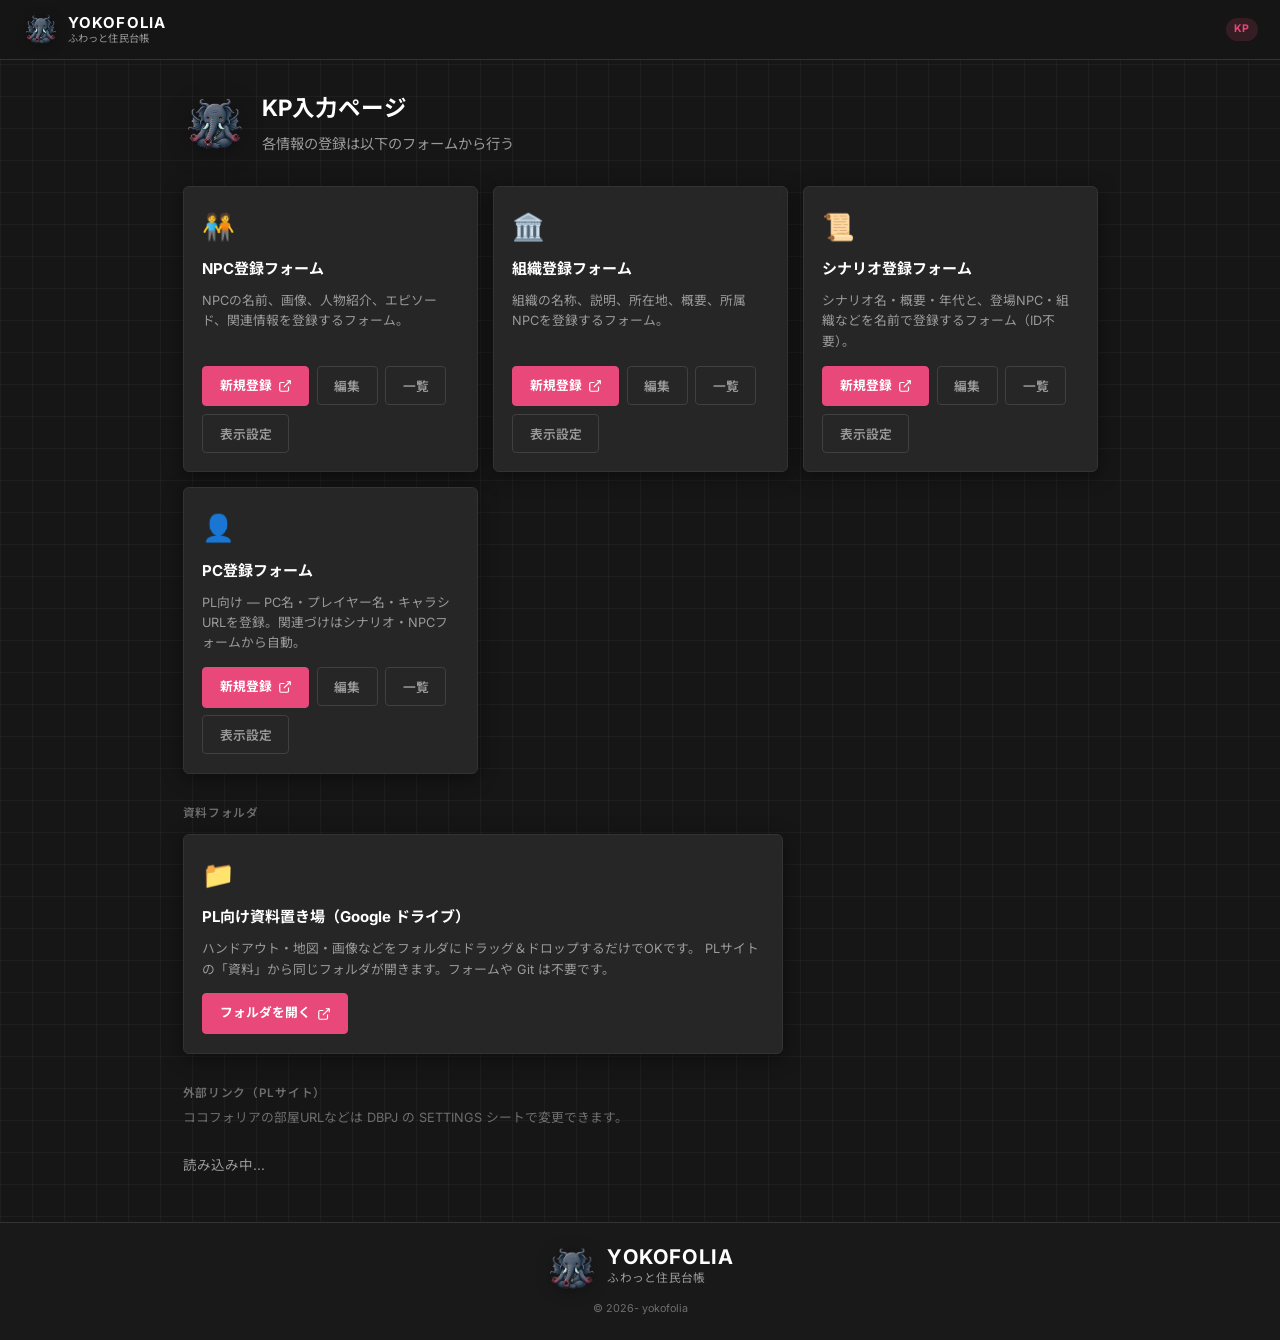
==== commit 4317242e: "Let KPs edit COCOFOLIA room URL via DBPJ SETTINGS sheet. Co-authored-by: Cursor <cursoragent@cursor." ====
--- a/kp.html
+++ b/kp.html
@@ -41,6 +41,7 @@
         </div>
         <div class="kp-card-grid" id="kpCardGrid"></div>
         <section class="kp-files-drive" id="kpFilesDrive" aria-labelledby="kpFilesDriveTitle"></section>
+        <section class="kp-external-links" id="kpExternalLinks" aria-labelledby="kpExternalLinksTitle"></section>
       </main>
 
       <div class="kp-modal" id="kpEntityPicker" hidden aria-hidden="true">
@@ -128,7 +129,8 @@
 
   <script src="js/config.js"></script>
   <script src="js/image-utils.js"></script>
+  <script src="js/data/apps-script-provider.js?v=20260628c"></script>
   <script src="js/links.js"></script>
-  <script src="kp.js?v=20260625b"></script>
+  <script src="kp.js?v=20260628c"></script>
 </body>
 </html>
--- a/style.css
+++ b/style.css
@@ -1243,6 +1243,21 @@
   margin: 0;
 }
 
+.pc-register-banner {
+  margin: 0 0.75rem 1rem;
+  padding: 1rem;
+  border: 1px solid var(--border);
+  border-radius: var(--radius-md);
+  background: rgba(232, 72, 122, 0.06);
+}
+
+.pc-register-lead {
+  font-size: 0.85rem;
+  color: var(--text-muted);
+  line-height: 1.55;
+  margin-bottom: 0.75rem;
+}
+
 .file-open-btn {
   display: inline-flex;
   align-items: center;
@@ -1807,8 +1822,56 @@
   gap: 1rem;
 }
 
-.kp-files-drive {
+.kp-files-drive,
+.kp-external-links {
   margin-top: 2rem;
+}
+
+.kp-section-lead {
+  font-size: 0.85rem;
+  color: var(--text-muted);
+  margin: -0.35rem 0 0.85rem;
+  line-height: 1.5;
+}
+
+.kp-link-list {
+  list-style: none;
+  margin: 1rem 0 0;
+  padding: 0;
+  border-top: 1px solid var(--border);
+}
+
+.kp-link-row {
+  display: flex;
+  align-items: flex-start;
+  justify-content: space-between;
+  gap: 0.75rem;
+  padding: 0.85rem 0;
+  border-bottom: 1px solid var(--border);
+}
+
+.kp-link-row-main {
+  min-width: 0;
+  flex: 1;
+}
+
+.kp-link-row-name {
+  font-size: 0.9rem;
+  font-weight: 600;
+  margin-bottom: 0.2rem;
+}
+
+.kp-link-row-url {
+  font-size: 0.78rem;
+  color: var(--text-muted);
+  word-break: break-all;
+  margin-bottom: 0.15rem;
+}
+
+.kp-link-row-hint {
+  font-size: 0.72rem;
+  color: var(--text-muted);
+  opacity: 0.85;
 }
 
 .kp-section-title {
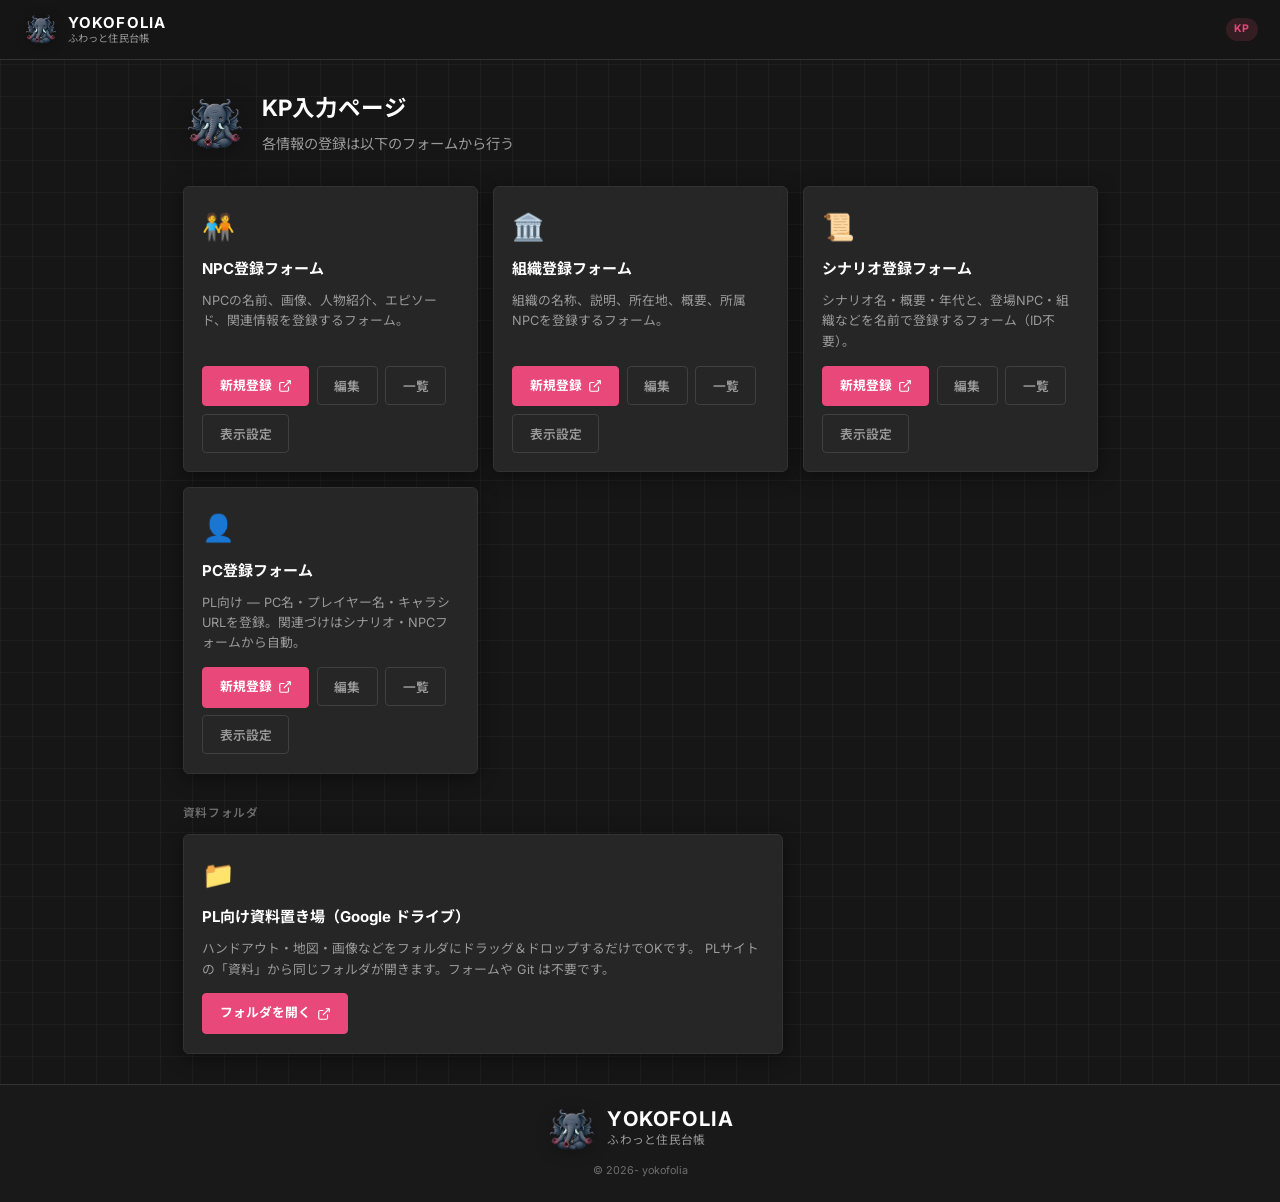
==== commit 66c6be2e: "Revert "Let KPs edit COCOFOLIA room URL via DBPJ SETTINGS sheet." This reverts commit 4317242e40e33c" ====
--- a/kp.html
+++ b/kp.html
@@ -41,7 +41,6 @@
         </div>
         <div class="kp-card-grid" id="kpCardGrid"></div>
         <section class="kp-files-drive" id="kpFilesDrive" aria-labelledby="kpFilesDriveTitle"></section>
-        <section class="kp-external-links" id="kpExternalLinks" aria-labelledby="kpExternalLinksTitle"></section>
       </main>
 
       <div class="kp-modal" id="kpEntityPicker" hidden aria-hidden="true">
@@ -129,8 +128,7 @@
 
   <script src="js/config.js"></script>
   <script src="js/image-utils.js"></script>
-  <script src="js/data/apps-script-provider.js?v=20260628c"></script>
   <script src="js/links.js"></script>
-  <script src="kp.js?v=20260628c"></script>
+  <script src="kp.js?v=20260625b"></script>
 </body>
 </html>
--- a/style.css
+++ b/style.css
@@ -1822,56 +1822,8 @@
   gap: 1rem;
 }
 
-.kp-files-drive,
-.kp-external-links {
+.kp-files-drive {
   margin-top: 2rem;
-}
-
-.kp-section-lead {
-  font-size: 0.85rem;
-  color: var(--text-muted);
-  margin: -0.35rem 0 0.85rem;
-  line-height: 1.5;
-}
-
-.kp-link-list {
-  list-style: none;
-  margin: 1rem 0 0;
-  padding: 0;
-  border-top: 1px solid var(--border);
-}
-
-.kp-link-row {
-  display: flex;
-  align-items: flex-start;
-  justify-content: space-between;
-  gap: 0.75rem;
-  padding: 0.85rem 0;
-  border-bottom: 1px solid var(--border);
-}
-
-.kp-link-row-main {
-  min-width: 0;
-  flex: 1;
-}
-
-.kp-link-row-name {
-  font-size: 0.9rem;
-  font-weight: 600;
-  margin-bottom: 0.2rem;
-}
-
-.kp-link-row-url {
-  font-size: 0.78rem;
-  color: var(--text-muted);
-  word-break: break-all;
-  margin-bottom: 0.15rem;
-}
-
-.kp-link-row-hint {
-  font-size: 0.72rem;
-  color: var(--text-muted);
-  opacity: 0.85;
 }
 
 .kp-section-title {
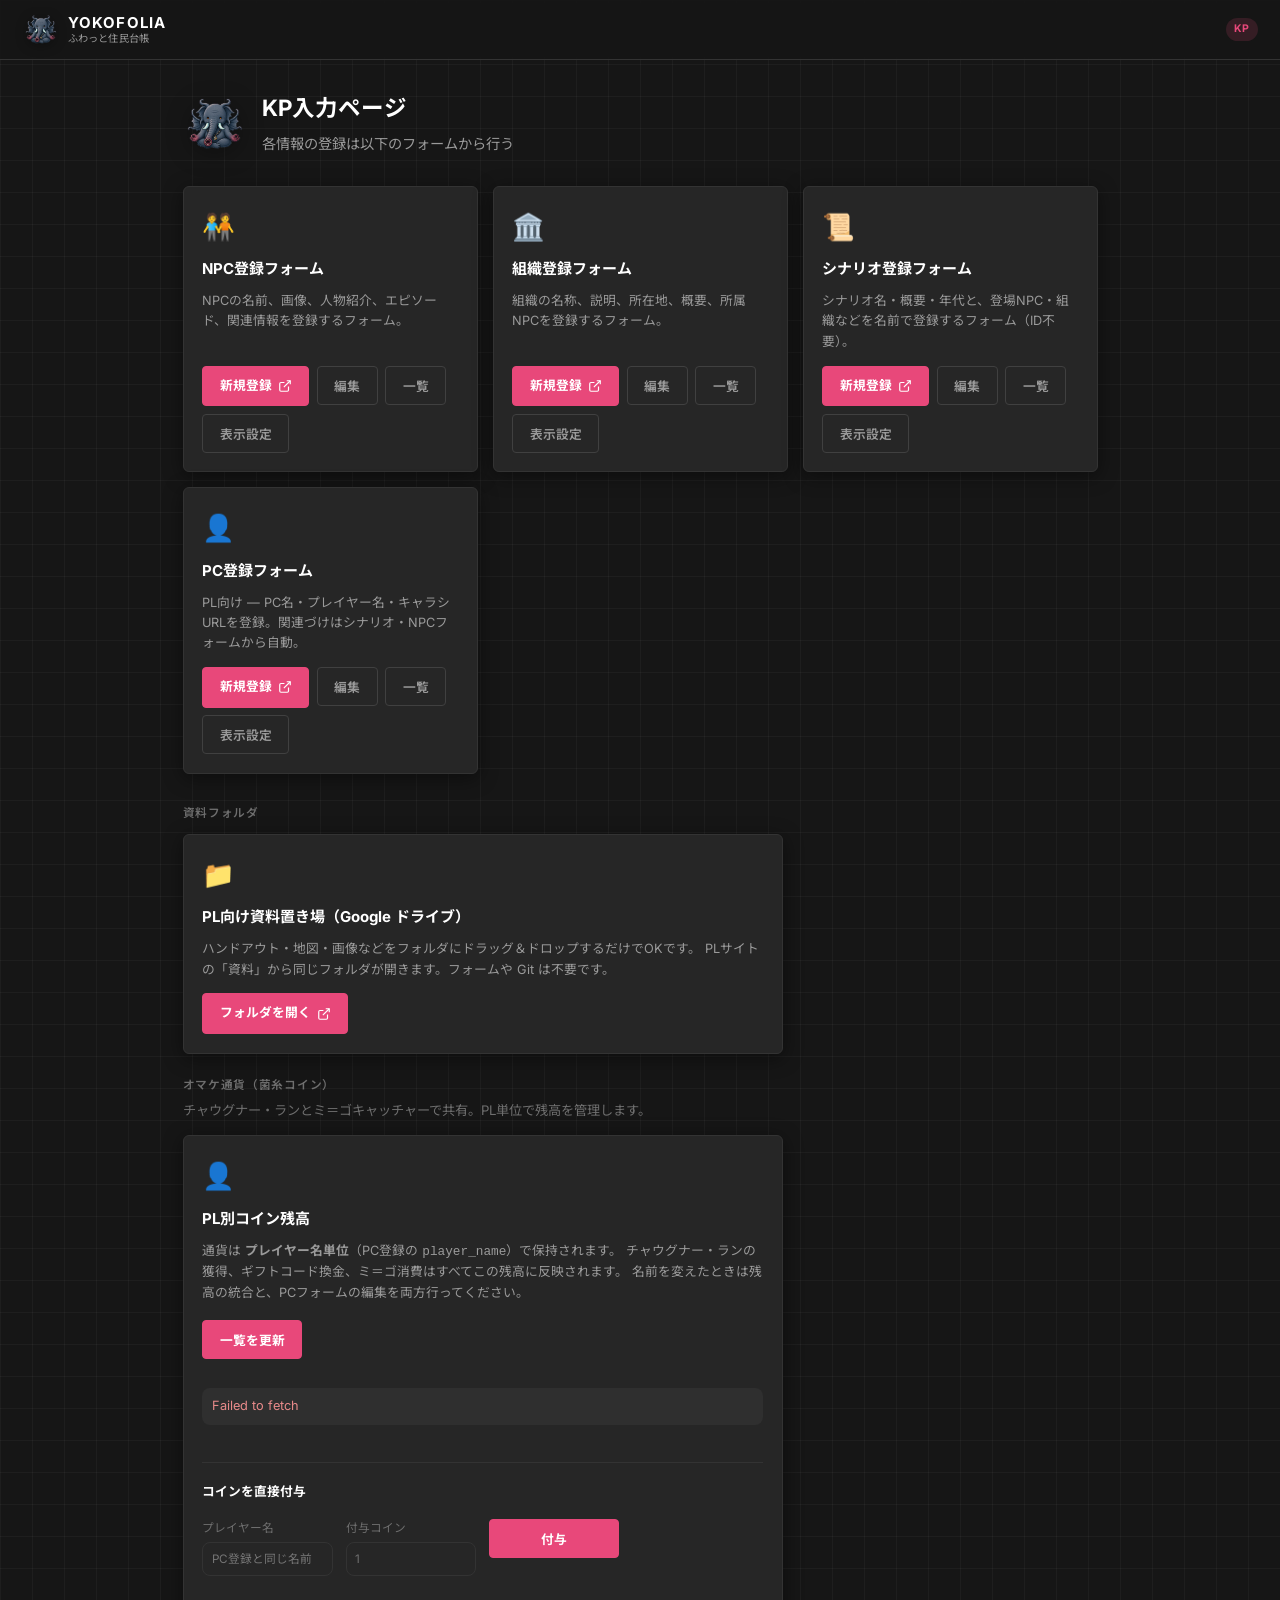
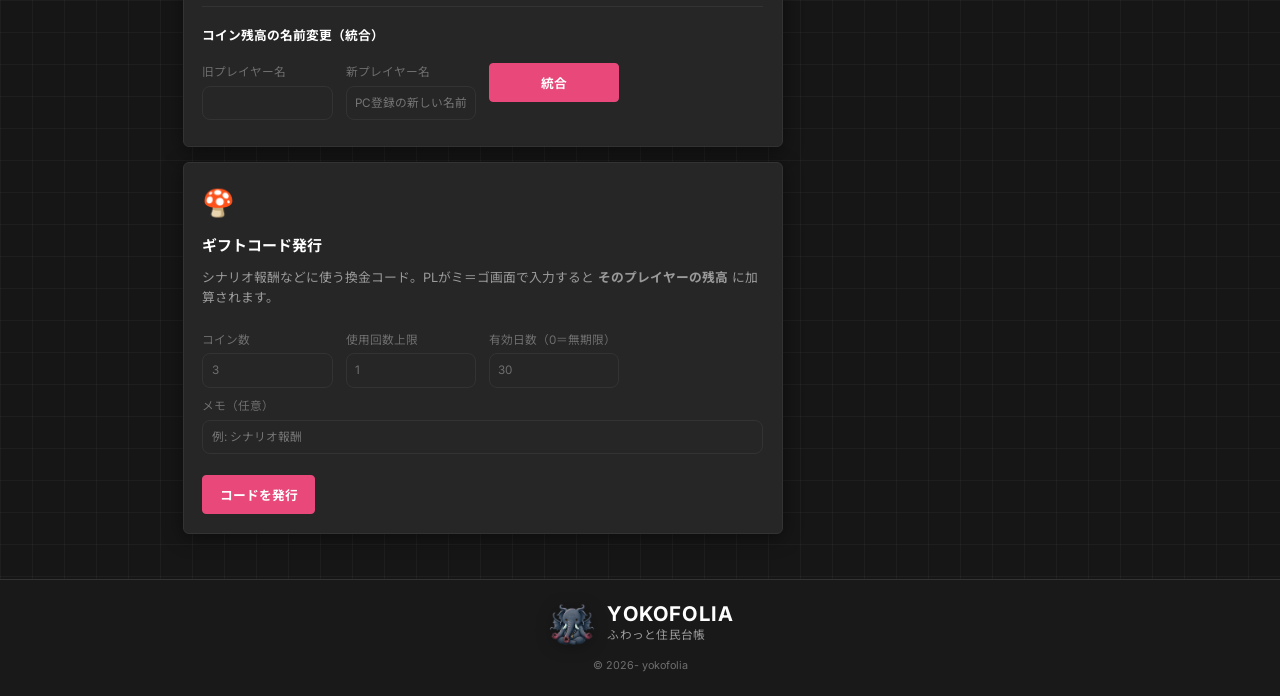
==== commit be2a310f: "Implement Mi-go catcher with shared omake coin economy. Adds GAS APIs, game and PC cosmetic display," ====
--- a/kp.html
+++ b/kp.html
@@ -41,6 +41,12 @@
         </div>
         <div class="kp-card-grid" id="kpCardGrid"></div>
         <section class="kp-files-drive" id="kpFilesDrive" aria-labelledby="kpFilesDriveTitle"></section>
+        <section class="kp-omake-economy" aria-labelledby="kpOmakeEconomyTitle">
+          <h2 class="kp-section-title kp-omake-economy-title" id="kpOmakeEconomyTitle">オマケ通貨（菌糸コイン）</h2>
+          <p class="kp-omake-economy-lead">チャウグナー・ランとミ＝ゴキャッチャーで共有。PL単位で残高を管理します。</p>
+          <div id="kpMigoPlayers" aria-labelledby="kpMigoPlayersTitle"></div>
+          <div id="kpMigoGift" aria-labelledby="kpMigoGiftTitle"></div>
+        </section>
       </main>
 
       <div class="kp-modal" id="kpEntityPicker" hidden aria-hidden="true">
@@ -82,8 +88,10 @@
             </div>
             <div class="kp-npc-list-filters" role="tablist" aria-label="表示フィルター">
               <button type="button" class="kp-npc-list-filter is-active" data-kp-list-filter="all" role="tab" aria-selected="true">すべて</button>
+              <button type="button" class="kp-npc-list-filter" data-kp-list-filter="active" role="tab" aria-selected="false">有効</button>
               <button type="button" class="kp-npc-list-filter" data-kp-list-filter="visible" role="tab" aria-selected="false">PL表示</button>
               <button type="button" class="kp-npc-list-filter" data-kp-list-filter="hidden" role="tab" aria-selected="false">非表示</button>
+              <button type="button" class="kp-npc-list-filter" data-kp-list-filter="deleted" role="tab" aria-selected="false">削除済</button>
             </div>
           </div>
           <div class="kp-modal-body kp-modal-body--list" id="kpEntityListBody">
@@ -129,6 +137,6 @@
   <script src="js/config.js"></script>
   <script src="js/image-utils.js"></script>
   <script src="js/links.js"></script>
-  <script src="kp.js?v=20260625b"></script>
+  <script src="kp.js?v=20260628c"></script>
 </body>
 </html>
--- a/style.css
+++ b/style.css
@@ -337,6 +337,19 @@
   min-height: calc(100vh - 57px - 40px);
 }
 
+.entity-layout {
+  display: flex;
+  flex: 1;
+  min-width: 0;
+  min-height: 0;
+  overflow: hidden;
+  width: 100%;
+}
+
+.mobile-detail-back {
+  display: none;
+}
+
 .loading,
 .error-panel {
   padding: 2rem;
@@ -657,6 +670,12 @@
   line-height: 1.5;
 }
 
+.portal-minigame-list {
+  display: flex;
+  flex-direction: column;
+  gap: 0.65rem;
+}
+
 .portal-minigame-card {
   display: flex;
   align-items: center;
@@ -1279,6 +1298,25 @@
   color: #fff;
 }
 
+.pc-detail-actions {
+  display: flex;
+  flex-wrap: wrap;
+  gap: 0.6rem;
+  align-items: center;
+}
+
+.file-open-btn--secondary {
+  background: transparent;
+  border-color: var(--border);
+  color: var(--text-primary);
+}
+
+.file-open-btn--secondary:hover {
+  background: var(--bg-card);
+  border-color: var(--accent);
+  color: var(--accent);
+}
+
 .list-empty {
   list-style: none;
   padding: 1rem 0.75rem;
@@ -1837,6 +1875,141 @@
 
 .kp-card--drive {
   max-width: 40rem;
+}
+
+.kp-migo-form {
+  display: grid;
+  grid-template-columns: repeat(auto-fit, minmax(8rem, 1fr));
+  gap: 0.65rem 0.85rem;
+  margin: 0.85rem 0 0.5rem;
+}
+
+.kp-migo-field {
+  display: flex;
+  flex-direction: column;
+  gap: 0.25rem;
+  font-size: 0.78rem;
+  color: var(--text-muted);
+}
+
+.kp-migo-field--wide {
+  grid-column: 1 / -1;
+}
+
+.kp-migo-field input {
+  font: inherit;
+  padding: 0.45rem 0.55rem;
+  border-radius: 8px;
+  border: 1px solid var(--border);
+  background: var(--surface);
+  color: var(--text);
+}
+
+.kp-migo-result {
+  font-size: 0.85rem;
+  margin: 0.5rem 0 0;
+  padding: 0.55rem 0.65rem;
+  border-radius: 8px;
+  background: rgba(255, 255, 255, 0.04);
+}
+
+.kp-migo-result--ok {
+  color: #9fd4a8;
+}
+
+.kp-migo-result--error {
+  color: #e88a8a;
+}
+
+.kp-migo-toolbar {
+  margin: 0.5rem 0 0.75rem;
+}
+
+.kp-migo-players-wrap {
+  overflow-x: auto;
+  margin-bottom: 1rem;
+}
+
+.kp-migo-table {
+  width: 100%;
+  border-collapse: collapse;
+  font-size: 0.82rem;
+}
+
+.kp-migo-table th,
+.kp-migo-table td {
+  padding: 0.45rem 0.55rem;
+  border-bottom: 1px solid var(--border);
+  text-align: left;
+  vertical-align: top;
+}
+
+.kp-migo-table th {
+  color: var(--text-muted);
+  font-weight: 600;
+  font-size: 0.72rem;
+}
+
+.kp-omake-economy {
+  margin-top: 1.5rem;
+}
+
+.kp-omake-economy-title {
+  margin-bottom: 0.35rem;
+}
+
+.kp-omake-economy-lead {
+  font-size: 0.88rem;
+  color: var(--text-muted);
+  margin-bottom: 1rem;
+  max-width: 40rem;
+  line-height: 1.55;
+}
+
+.kp-omake-economy > .kp-card,
+.kp-omake-economy > [id^="kpMigo"] .kp-card {
+  max-width: 40rem;
+  margin-bottom: 1rem;
+}
+
+.kp-migo-row[data-player] {
+  cursor: pointer;
+}
+
+.kp-migo-row[data-player]:hover {
+  background: rgba(255, 255, 255, 0.03);
+}
+
+.kp-migo-row[data-player]:focus-visible {
+  outline: 2px solid var(--accent);
+  outline-offset: -2px;
+}
+
+.kp-migo-row--orphan td:first-child {
+  color: var(--text-muted);
+}
+
+.kp-migo-tag {
+  display: inline-block;
+  margin-left: 0.35rem;
+  padding: 0.05rem 0.35rem;
+  font-size: 0.62rem;
+  border-radius: 4px;
+  background: rgba(232, 138, 138, 0.15);
+  color: #e88a8a;
+}
+
+.kp-migo-subtitle {
+  font-size: 0.85rem;
+  margin: 0.75rem 0 0.5rem;
+  grid-column: 1 / -1;
+}
+
+.kp-migo-form--grant,
+.kp-migo-form--rename {
+  align-items: end;
+  padding-top: 0.5rem;
+  border-top: 1px solid var(--border);
 }
 
 .files-drive-page {
@@ -2424,6 +2597,35 @@
   border: 1px solid var(--border);
 }
 
+.kp-npc-badge--deleted {
+  color: #f87171;
+  background: rgba(248, 113, 113, 0.12);
+  border: 1px solid rgba(248, 113, 113, 0.28);
+}
+
+.kp-npc-card--deleted {
+  opacity: 0.72;
+}
+
+.kp-npc-card--deleted .kp-npc-card-name {
+  text-decoration: line-through;
+  text-decoration-color: rgba(248, 113, 113, 0.5);
+}
+
+.kp-npc-card-btn--danger {
+  border-color: rgba(248, 113, 113, 0.45);
+  color: #fca5a5;
+}
+
+.kp-npc-card-btn--danger:hover {
+  background: rgba(248, 113, 113, 0.12);
+  border-color: #f87171;
+}
+
+.kp-npc-stat--deleted strong {
+  color: #f87171;
+}
+
 .kp-npc-card-furi {
   margin: 0.15rem 0 0;
   font-size: 0.76rem;
@@ -2562,6 +2764,7 @@
 
   .main-wrapper {
     margin-left: 0;
+    overflow-x: hidden;
   }
 
   .menu-toggle {
@@ -2594,22 +2797,68 @@
 
   .content-area {
     flex-direction: column;
+    overflow-y: auto;
+    overflow-x: hidden;
+    -webkit-overflow-scrolling: touch;
+    min-height: 0;
+  }
+
+  .entity-layout {
+    flex-direction: column;
+    overflow: visible;
+    min-height: auto;
+  }
+
+  .entity-layout:not(.entity-layout--detail) .detail-panel {
+    display: none;
+  }
+
+  .entity-layout--detail .list-panel {
+    display: none;
+  }
+
+  .mobile-detail-back {
+    display: inline-flex;
+    align-items: center;
+    gap: 0.35rem;
+    margin-bottom: 1rem;
+    padding: 0.45rem 0.75rem;
+    font-size: 0.82rem;
+    font-family: inherit;
+    font-weight: 600;
+    color: var(--text-secondary);
+    background: var(--bg-card);
+    border: 1px solid var(--border);
+    border-radius: var(--radius-md);
+    cursor: pointer;
+  }
+
+  .mobile-detail-back:hover {
+    color: var(--text-primary);
+    border-color: var(--border-light);
   }
 
   .list-panel {
     width: 100%;
-    min-width: 100%;
+    min-width: 0;
     height: auto;
-    max-height: 240px;
+    max-height: none;
     position: relative;
     top: 0;
     border-right: none;
-    border-bottom: 1px solid var(--border);
+    border-bottom: none;
+    flex: 1;
+  }
+
+  .entity-layout--detail .detail-panel {
+    flex: 1;
+    min-height: 0;
   }
 
   .detail-panel {
     max-width: none;
     padding: 1rem;
+    overflow: visible;
   }
 
   .detail-header {
@@ -2618,8 +2867,13 @@
     text-align: center;
   }
 
+  .detail-header-body {
+    width: 100%;
+  }
+
   .info-grid {
     grid-template-columns: 1fr;
+    width: 100%;
   }
 
   .info-row {
@@ -2628,13 +2882,41 @@
     text-align: left;
   }
 
+  .info-row dt {
+    min-width: 0;
+  }
+
+  .info-links a {
+    white-space: normal;
+  }
+
   .detail-image {
-    width: 120px;
-    height: 120px;
+    width: min(140px, 42vw);
+    height: min(140px, 42vw);
+    max-width: 100%;
   }
 
   .detail-title {
     font-size: 1.4rem;
+    word-break: break-word;
+  }
+
+  .list-item {
+    min-width: 0;
+  }
+
+  .list-item-info {
+    min-width: 0;
+  }
+
+  .pc-detail-actions {
+    flex-direction: column;
+    align-items: stretch;
+  }
+
+  .pc-detail-actions .file-open-btn {
+    width: 100%;
+    text-align: center;
   }
 
   .related-grid {
@@ -2672,4 +2954,112 @@
   .detail-title {
     font-size: 1.25rem;
   }
-}
+
+  .list-item {
+    flex-wrap: wrap;
+    row-gap: 0.35rem;
+  }
+
+  .list-item-badge {
+    margin-left: auto;
+  }
+}
+
+/* ---- ミ＝ゴ PCコスメ（ミ＝ゴキャッチャー景品） ---- */
+
+.pc-cosme-title {
+  display: inline-block;
+  margin-left: 0.45rem;
+  padding: 0.1rem 0.45rem;
+  font-size: 0.62rem;
+  font-weight: 600;
+  letter-spacing: 0.04em;
+  color: #e8bcc4;
+  background: rgba(212, 168, 176, 0.15);
+  border: 1px solid rgba(212, 168, 176, 0.35);
+  border-radius: 999px;
+  vertical-align: middle;
+}
+
+.pc-cosme-title--detail {
+  display: block;
+  margin: 0.35rem 0 0;
+  width: fit-content;
+  font-size: 0.72rem;
+}
+
+.list-item.pc-cosme,
+.entity-detail.pc-cosme {
+  position: relative;
+  overflow: hidden;
+}
+
+.list-item.pc-cosme::before,
+.entity-detail.pc-cosme::before {
+  content: '';
+  position: absolute;
+  inset: 0;
+  pointer-events: none;
+  z-index: 0;
+  opacity: 0;
+}
+
+.list-item.pc-cosme > *,
+.entity-detail.pc-cosme > * {
+  position: relative;
+  z-index: 1;
+}
+
+.pc-cosme--bg-nebula::before,
+.pc-cosme--bg-void::before {
+  opacity: 1;
+}
+
+.pc-cosme--bg-nebula::before {
+  background:
+    radial-gradient(ellipse at 20% 30%, rgba(120, 80, 180, 0.22), transparent 55%),
+    radial-gradient(ellipse at 80% 70%, rgba(80, 140, 200, 0.18), transparent 50%);
+}
+
+.pc-cosme--bg-void::before {
+  background:
+    radial-gradient(ellipse at 50% 100%, rgba(0, 0, 0, 0.55), transparent 70%),
+    linear-gradient(180deg, transparent, rgba(10, 8, 20, 0.35));
+}
+
+.pc-cosme--frame-fungal {
+  box-shadow: inset 0 0 0 2px rgba(140, 200, 120, 0.45);
+}
+
+.pc-cosme--frame-bone {
+  box-shadow: inset 0 0 0 2px rgba(220, 210, 190, 0.4);
+}
+
+.pc-cosme--frame-ether {
+  box-shadow:
+    inset 0 0 0 2px rgba(160, 120, 220, 0.5),
+    0 0 12px rgba(140, 100, 220, 0.15);
+}
+
+.pc-cosme--frame-migo-wing,
+.pc-cosme--complete {
+  box-shadow:
+    inset 0 0 0 2px rgba(212, 168, 176, 0.65),
+    0 0 18px rgba(212, 168, 176, 0.2);
+}
+
+.pc-cosme--fx-glimpse.entity-detail::after,
+.pc-cosme--fx-glimpse.list-item::after {
+  content: '';
+  position: absolute;
+  inset: 0;
+  pointer-events: none;
+  background: radial-gradient(circle at 70% 20%, rgba(255, 240, 200, 0.12), transparent 45%);
+  animation: pc-glimpse-pulse 4s ease-in-out infinite;
+  z-index: 0;
+}
+
+@keyframes pc-glimpse-pulse {
+  0%, 100% { opacity: 0.35; }
+  50% { opacity: 0.85; }
+}
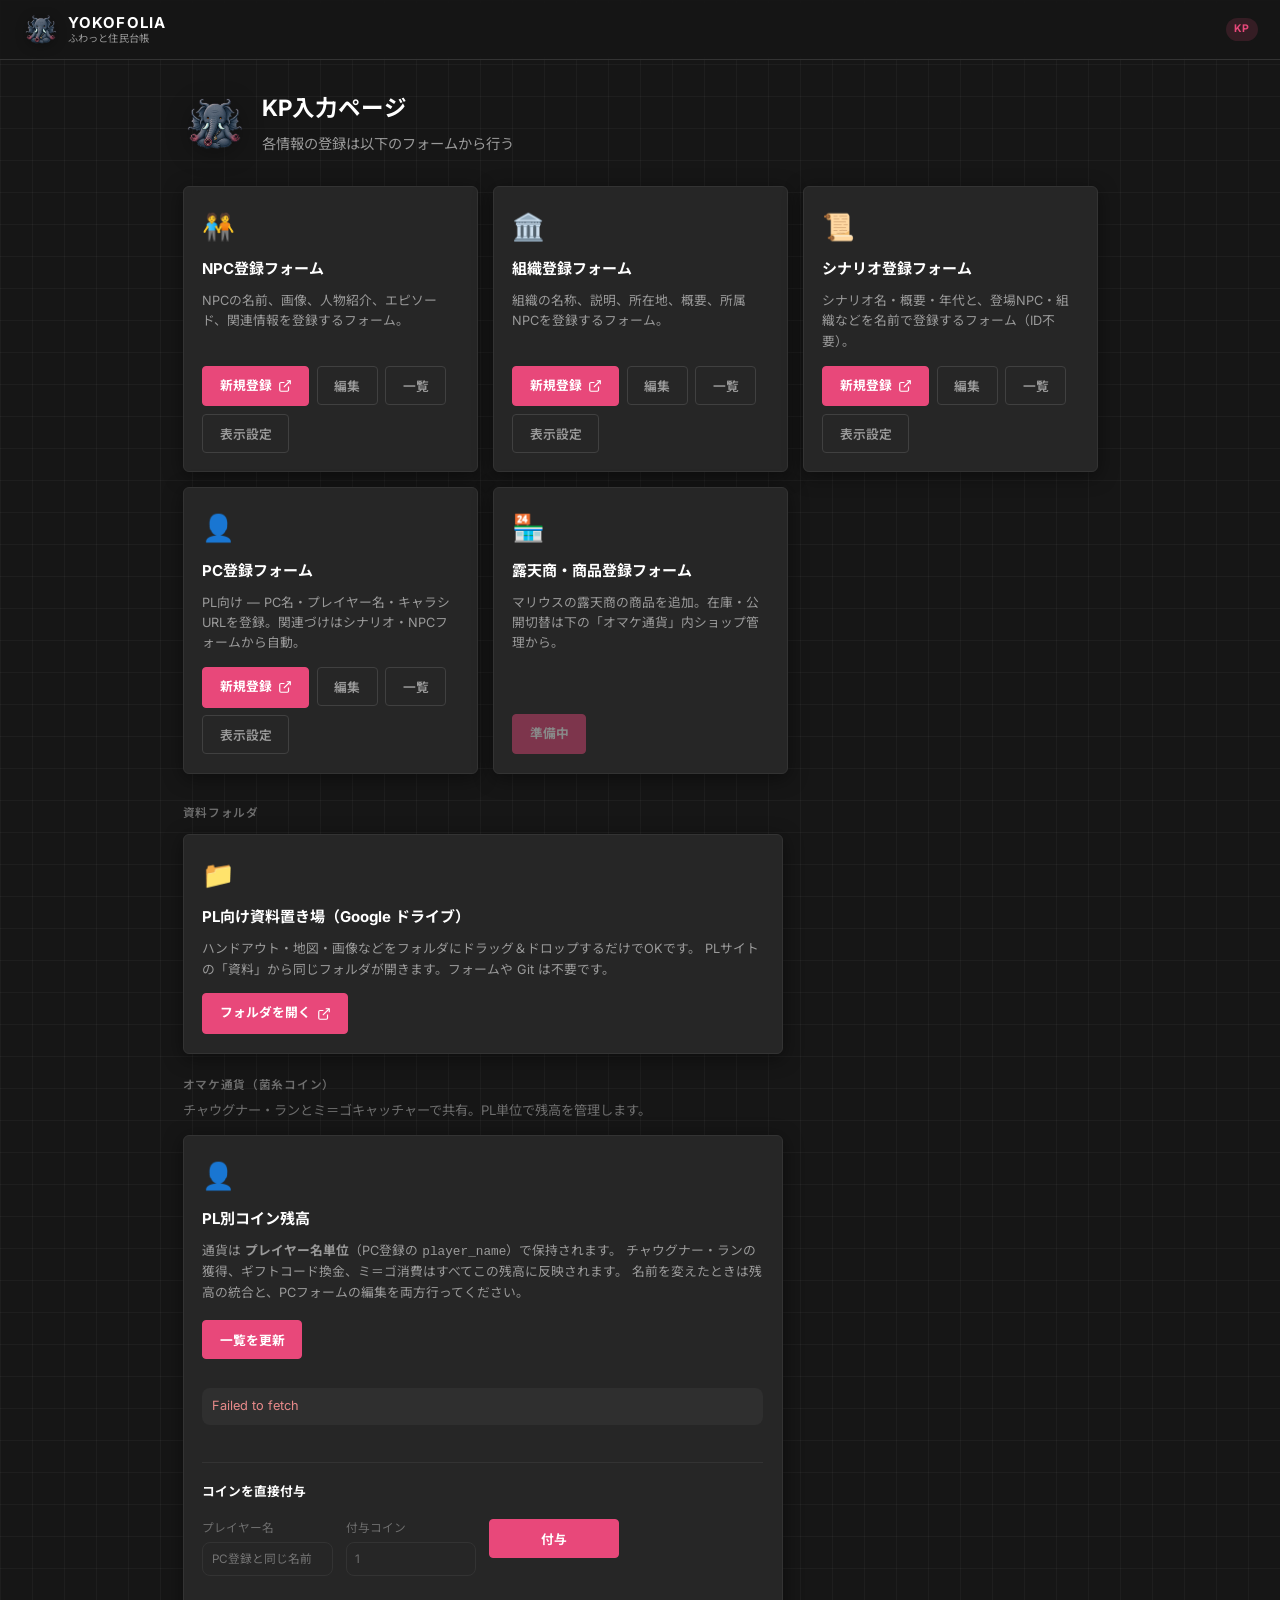
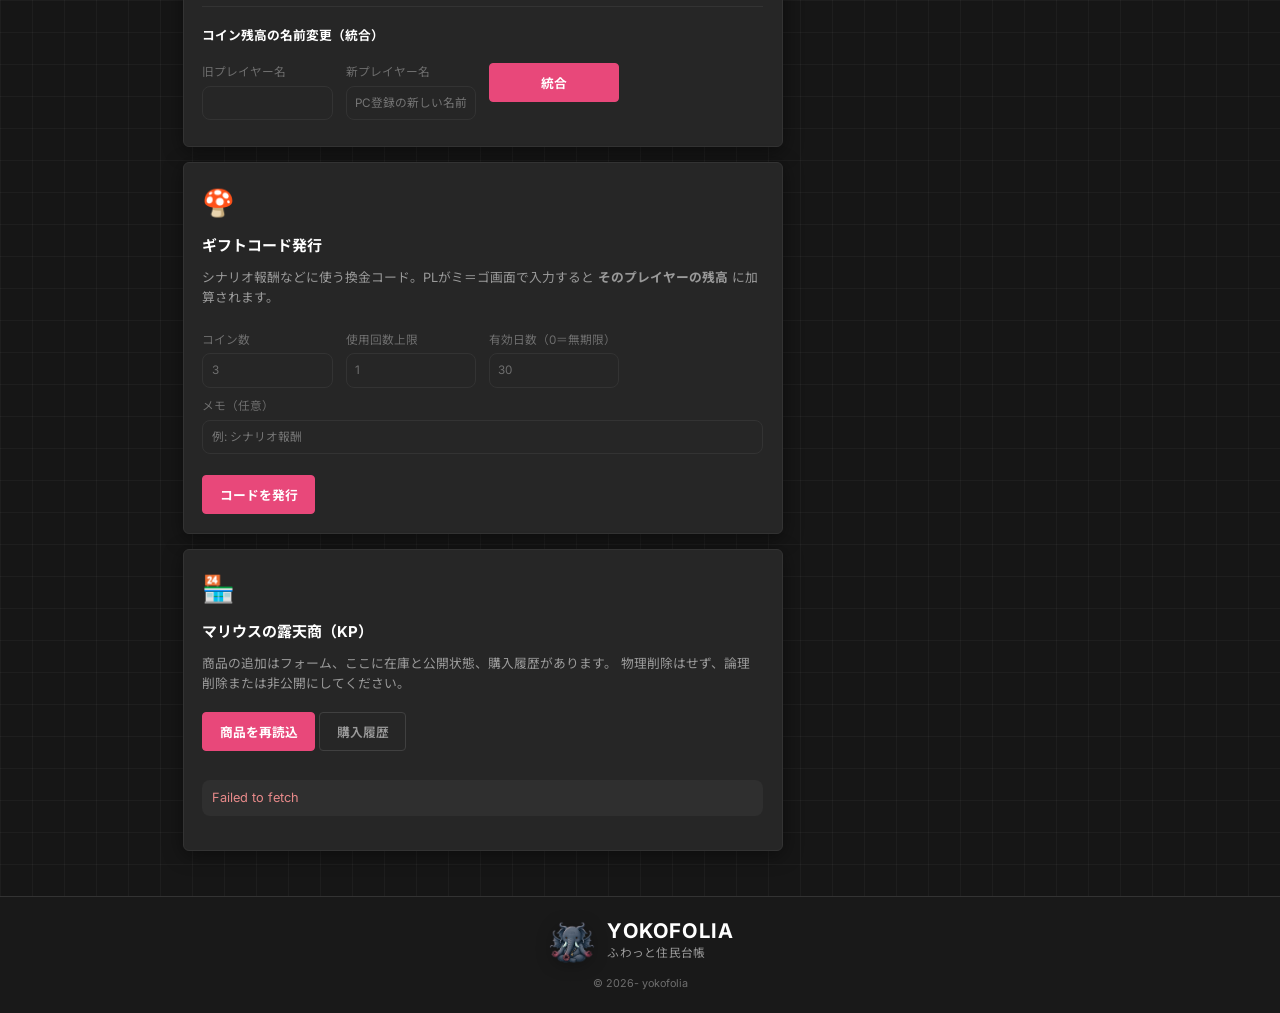
==== commit cf3ef610: "Add Marius shop with form products, KP stock control, and PL buy flow. Co-authored-by: Cursor <curso" ====
--- a/kp.html
+++ b/kp.html
@@ -46,6 +46,7 @@
           <p class="kp-omake-economy-lead">チャウグナー・ランとミ＝ゴキャッチャーで共有。PL単位で残高を管理します。</p>
           <div id="kpMigoPlayers" aria-labelledby="kpMigoPlayersTitle"></div>
           <div id="kpMigoGift" aria-labelledby="kpMigoGiftTitle"></div>
+          <div id="kpMigoShop" aria-labelledby="kpMigoShopTitle"></div>
         </section>
       </main>
 
@@ -137,6 +138,6 @@
   <script src="js/config.js"></script>
   <script src="js/image-utils.js"></script>
   <script src="js/links.js"></script>
-  <script src="kp.js?v=20260628c"></script>
+  <script src="kp.js?v=20260715a"></script>
 </body>
 </html>
--- a/style.css
+++ b/style.css
@@ -726,6 +726,79 @@
   flex-shrink: 0;
 }
 
+.portal-news-list {
+  list-style: none;
+  display: flex;
+  flex-direction: column;
+  gap: 0.65rem;
+}
+
+.portal-news-item {
+  display: flex;
+  align-items: flex-start;
+  gap: 0.85rem;
+  padding: 0.85rem 1rem;
+  border-radius: var(--radius-md);
+  border: 1px solid var(--border);
+  background: var(--bg-card);
+  text-decoration: none;
+  color: inherit;
+  transition: border-color 0.15s, box-shadow 0.15s, transform 0.15s;
+}
+
+.portal-news-item:hover {
+  border-color: var(--accent-border);
+  box-shadow: var(--shadow-sm);
+  transform: translateY(-1px);
+  text-decoration: none;
+  color: inherit;
+}
+
+.portal-news-item--static {
+  cursor: default;
+}
+
+.portal-news-item--static:hover {
+  transform: none;
+  box-shadow: none;
+}
+
+.portal-news-date {
+  flex-shrink: 0;
+  font-size: 0.72rem;
+  font-weight: 700;
+  color: var(--accent);
+  min-width: 2.8rem;
+  padding-top: 0.1rem;
+}
+
+.portal-news-body {
+  flex: 1;
+  min-width: 0;
+  display: flex;
+  flex-direction: column;
+  gap: 0.25rem;
+}
+
+.portal-news-title {
+  font-size: 0.92rem;
+  font-weight: 700;
+  color: var(--text-primary);
+}
+
+.portal-news-text {
+  font-size: 0.82rem;
+  line-height: 1.55;
+  color: var(--text-secondary);
+}
+
+.portal-news-go {
+  flex-shrink: 0;
+  font-size: 1.1rem;
+  color: var(--accent);
+  padding-top: 0.1rem;
+}
+
 .portal-external-note {
   font-size: 0.72rem;
   color: var(--text-muted);
@@ -988,7 +1061,8 @@
   list-style: none;
   flex: 1;
   overflow-y: auto;
-  padding: 0 0.5rem 1rem;
+  overflow-x: hidden;
+  padding: 0.2rem 0.35rem 1rem;
 }
 
 .entity-list::-webkit-scrollbar {
@@ -2010,6 +2084,33 @@
   align-items: end;
   padding-top: 0.5rem;
   border-top: 1px solid var(--border);
+}
+
+.kp-card--wide {
+  grid-column: 1 / -1;
+}
+
+.kp-shop-table .kp-shop-desc {
+  font-size: 0.72rem;
+  color: var(--text-muted, #b8a8a0);
+  margin-top: 0.2rem;
+  max-width: 18rem;
+}
+
+.kp-shop-stock-input {
+  width: 4.5rem;
+  padding: 0.25rem 0.35rem;
+  border-radius: 4px;
+  border: 1px solid rgba(140, 100, 80, 0.45);
+  background: rgba(0, 0, 0, 0.35);
+  color: inherit;
+  font: inherit;
+}
+
+.kp-shop-actions {
+  display: flex;
+  flex-wrap: wrap;
+  gap: 0.35rem;
 }
 
 .files-drive-page {
@@ -2967,99 +3068,1525 @@
 
 /* ---- ミ＝ゴ PCコスメ（ミ＝ゴキャッチャー景品） ---- */
 
+.pc-cosme-lead {
+  margin-bottom: 0.65rem;
+}
+
+.pc-cosme-chips {
+  list-style: none;
+  display: flex;
+  flex-wrap: wrap;
+  gap: 0.45rem;
+}
+
+.pc-cosme-chip {
+  display: inline-flex;
+  align-items: center;
+  gap: 0.35rem;
+  padding: 0.35rem 0.6rem;
+  border-radius: 999px;
+  background: linear-gradient(135deg, rgba(212, 168, 176, 0.16), rgba(120, 80, 140, 0.12));
+  border: 1px solid rgba(212, 168, 176, 0.35);
+  box-shadow: 0 0 12px rgba(212, 168, 176, 0.08);
+  font-size: 0.78rem;
+  color: inherit;
+  font-family: inherit;
+  cursor: pointer;
+  transition: border-color 0.2s ease, box-shadow 0.2s ease, transform 0.2s ease;
+}
+
+.pc-cosme-chip:hover {
+  border-color: rgba(232, 188, 196, 0.55);
+  box-shadow: 0 0 16px rgba(212, 168, 176, 0.18);
+}
+
+.pc-cosme-chip.is-equipped {
+  border-color: rgba(232, 120, 150, 0.72);
+  box-shadow: 0 0 18px rgba(180, 60, 90, 0.28), inset 0 0 12px rgba(100, 30, 50, 0.15);
+}
+
+.pc-cosme-chip:disabled {
+  opacity: 0.65;
+  cursor: wait;
+}
+
+.cosmetic-equip-bar {
+  margin-bottom: 0.75rem;
+  padding: 0.65rem 0.7rem;
+  border-radius: var(--radius-md);
+  background: rgba(0, 0, 0, 0.28);
+  border: 1px solid rgba(140, 45, 65, 0.28);
+}
+
+.cosmetic-equip-field {
+  display: flex;
+  flex-direction: column;
+  gap: 0.3rem;
+}
+
+.cosmetic-equip-label {
+  font-size: 0.68rem;
+  font-weight: 600;
+  color: rgba(220, 185, 198, 0.9);
+}
+
+.cosmetic-equip-input {
+  width: 100%;
+  max-width: 16rem;
+  padding: 0.42rem 0.55rem;
+  border-radius: 6px;
+  border: 1px solid rgba(140, 45, 65, 0.45);
+  background: rgba(8, 3, 8, 0.75);
+  color: #f5e8ed;
+  font: inherit;
+}
+
+.cosmetic-equip-input:focus {
+  outline: none;
+  border-color: rgba(190, 70, 95, 0.65);
+  box-shadow: 0 0 0 2px rgba(150, 40, 65, 0.2);
+}
+
+.cosmetic-equip-hint {
+  margin-top: 0.45rem;
+  font-size: 0.68rem;
+  line-height: 1.5;
+  color: rgba(200, 170, 182, 0.82);
+}
+
+.cosmetic-equip-status {
+  margin-top: 0.4rem;
+  font-size: 0.68rem;
+  font-weight: 600;
+}
+
+.cosmetic-equip-status--ok {
+  color: #9fd4a8;
+}
+
+.cosmetic-equip-status--error {
+  color: #f0a0a8;
+}
+
+.cosmetic-equip-status--info {
+  color: rgba(210, 185, 198, 0.88);
+}
+
+.cosmetic-equipped-badge {
+  display: inline-block;
+  margin-left: 0.35rem;
+  padding: 0.08rem 0.35rem;
+  border-radius: 999px;
+  font-size: 0.58rem;
+  font-weight: 700;
+  letter-spacing: 0.04em;
+  color: #ffe8ef;
+  background: rgba(150, 35, 60, 0.55);
+  border: 1px solid rgba(210, 100, 120, 0.45);
+  vertical-align: middle;
+}
+
+.pc-cosme-chip-emoji {
+  font-size: 1rem;
+  line-height: 1;
+}
+
+.pc-cosme-chip-label {
+  font-weight: 600;
+  color: #f0e0e6;
+}
+
+.pc-cosme-chip-slot {
+  font-size: 0.62rem;
+  color: rgba(232, 188, 196, 0.75);
+  padding-left: 0.15rem;
+}
+
+.pc-cosme-section {
+  padding: 1rem 1.1rem;
+  border-radius: var(--radius-md);
+  border: 1px solid rgba(212, 168, 176, 0.2);
+  background: linear-gradient(145deg, rgba(212, 168, 176, 0.06), rgba(18, 16, 24, 0.4));
+}
+
 .pc-cosme-title {
   display: inline-block;
   margin-left: 0.45rem;
-  padding: 0.1rem 0.45rem;
-  font-size: 0.62rem;
-  font-weight: 600;
-  letter-spacing: 0.04em;
-  color: #e8bcc4;
-  background: rgba(212, 168, 176, 0.15);
-  border: 1px solid rgba(212, 168, 176, 0.35);
+  padding: 0.15rem 0.55rem;
+  font-size: 0.68rem;
+  font-weight: 700;
+  letter-spacing: 0.06em;
+  color: #ffe8ee;
+  background: linear-gradient(135deg, rgba(212, 168, 176, 0.35), rgba(140, 90, 120, 0.25));
+  border: 1px solid rgba(255, 220, 230, 0.35);
   border-radius: 999px;
   vertical-align: middle;
+  box-shadow: 0 0 10px rgba(212, 168, 176, 0.25);
+  max-width: 100%;
+  overflow-wrap: anywhere;
 }
 
 .pc-cosme-title--detail {
-  display: block;
-  margin: 0.35rem 0 0;
-  width: fit-content;
-  font-size: 0.72rem;
+  display: inline-block;
+  margin: 0.4rem 0 0;
+  max-width: 100%;
+  font-size: 0.78rem;
 }
 
 .list-item.pc-cosme,
 .entity-detail.pc-cosme {
   position: relative;
-  overflow: hidden;
+  overflow: visible;
+  isolation: isolate;
+}
+
+.list-item.pc-cosme {
+  margin: 0.4rem 0.15rem;
+  padding: 0.7rem 0.8rem;
+}
+
+.list-item.pc-cosme .list-item-name {
+  white-space: normal;
+  overflow: visible;
+  text-overflow: unset;
+  line-height: 1.35;
+  overflow-wrap: anywhere;
+}
+
+.entity-detail.pc-cosme {
+  padding: 1.1rem 1.15rem 1.25rem;
+  margin: -0.25rem -0.35rem 0;
+  border-radius: calc(var(--radius-md) + 2px);
+}
+
+.list-item.pc-cosme::before,
+.list-item.pc-cosme::after,
+.entity-detail.pc-cosme::before,
+.entity-detail.pc-cosme::after {
+  content: '';
+  position: absolute;
+  pointer-events: none;
+  border-radius: inherit;
 }
 
 .list-item.pc-cosme::before,
 .entity-detail.pc-cosme::before {
+  inset: 0;
+  z-index: 0;
+  opacity: 0;
+}
+
+.list-item.pc-cosme::after,
+.entity-detail.pc-cosme::after {
+  inset: -2px;
+  z-index: -1;
+  opacity: 0;
+  border-radius: calc(var(--radius-md) + 4px);
+}
+
+.list-item.pc-cosme > *,
+.entity-detail.pc-cosme > * {
+  position: relative;
+  z-index: 1;
+}
+
+.pc-cosme--bg-nebula::before,
+.pc-cosme--bg-void::before {
+  opacity: 1;
+}
+
+.pc-cosme--bg-nebula::before {
+  background:
+    radial-gradient(ellipse at 15% 25%, rgba(150, 100, 220, 0.38), transparent 58%),
+    radial-gradient(ellipse at 85% 75%, rgba(80, 160, 220, 0.28), transparent 52%),
+    radial-gradient(circle at 50% 50%, rgba(255, 255, 255, 0.04), transparent 70%);
+}
+
+.pc-cosme--bg-void::before {
+  background:
+    radial-gradient(ellipse at 50% 110%, rgba(0, 0, 0, 0.72), transparent 72%),
+    linear-gradient(180deg, transparent, rgba(8, 6, 18, 0.55));
+}
+
+.pc-cosme--frame-fungal {
+  border-color: rgba(140, 210, 130, 0.55) !important;
+  box-shadow:
+    inset 0 0 0 2px rgba(140, 210, 130, 0.55),
+    0 0 14px rgba(140, 210, 130, 0.22);
+}
+
+.pc-cosme--frame-fungal::after {
+  opacity: 1;
+  box-shadow: 0 0 18px rgba(140, 210, 130, 0.18);
+}
+
+.pc-cosme--frame-bone {
+  border-color: rgba(235, 220, 190, 0.55) !important;
+  box-shadow:
+    inset 0 0 0 2px rgba(235, 220, 190, 0.5),
+    0 0 12px rgba(235, 220, 190, 0.15);
+}
+
+.pc-cosme--frame-bone::after {
+  opacity: 1;
+  box-shadow: 0 0 14px rgba(235, 220, 190, 0.12);
+}
+
+.pc-cosme--frame-ether {
+  border-color: rgba(170, 130, 240, 0.6) !important;
+  box-shadow:
+    inset 0 0 0 2px rgba(170, 130, 240, 0.58),
+    0 0 20px rgba(140, 100, 220, 0.28);
+}
+
+.pc-cosme--frame-ether::after {
+  opacity: 1;
+  box-shadow: 0 0 22px rgba(150, 110, 230, 0.22);
+  animation: pc-ether-pulse 3.5s ease-in-out infinite;
+}
+
+.pc-cosme--frame-migo-wing,
+.pc-cosme--complete {
+  border-color: rgba(160, 45, 70, 0.65) !important;
+  box-shadow:
+    inset 0 0 0 2px rgba(140, 35, 60, 0.55),
+    0 0 20px rgba(100, 20, 45, 0.28);
+}
+
+.pc-cosme--frame-migo-wing::after,
+.pc-cosme--complete::after {
+  opacity: 1;
+  box-shadow:
+    0 0 24px rgba(120, 25, 55, 0.22),
+    0 0 40px rgba(80, 15, 40, 0.1);
+  animation: pc-migo-wing-glow 4s ease-in-out infinite;
+}
+
+.pc-cosme--fx-glimpse::before {
+  opacity: 1;
+  background: radial-gradient(circle at 72% 18%, rgba(255, 245, 210, 0.2), transparent 42%);
+  animation: pc-glimpse-pulse 4s ease-in-out infinite;
+}
+
+.pc-cosme--frame-coral {
+  border-color: rgba(232, 87, 95, 0.7) !important;
+  box-shadow:
+    inset 0 0 0 2px rgba(232, 87, 95, 0.65),
+    0 0 20px rgba(232, 87, 95, 0.28);
+}
+
+.pc-cosme--frame-coral::after {
+  opacity: 1;
+  box-shadow: 0 0 22px rgba(232, 87, 95, 0.22);
+}
+
+.pc-cosme--frame-spore {
+  border-color: rgba(160, 220, 140, 0.55) !important;
+  box-shadow: inset 0 0 0 2px rgba(160, 220, 140, 0.5), 0 0 16px rgba(120, 200, 100, 0.2);
+}
+
+.pc-cosme--frame-spore::after { opacity: 1; box-shadow: 0 0 18px rgba(140, 210, 120, 0.15); }
+
+.pc-cosme--frame-rune {
+  border-color: rgba(220, 170, 90, 0.6) !important;
+  box-shadow: inset 0 0 0 2px rgba(220, 170, 90, 0.55), 0 0 18px rgba(200, 150, 70, 0.22);
+}
+
+.pc-cosme--frame-rune::after { opacity: 1; box-shadow: 0 0 20px rgba(210, 160, 80, 0.18); }
+
+.pc-cosme--bg-mycelium::before {
+  opacity: 1;
+  background:
+    radial-gradient(ellipse at 20% 80%, rgba(100, 180, 90, 0.28), transparent 55%),
+    radial-gradient(ellipse at 80% 20%, rgba(80, 140, 70, 0.22), transparent 50%);
+}
+
+.pc-cosme--bg-plateau::before {
+  opacity: 1;
+  background: linear-gradient(180deg, rgba(120, 140, 180, 0.15), rgba(60, 80, 120, 0.35));
+}
+
+.pc-cosme--bg-star::before {
+  opacity: 1;
+  background:
+    radial-gradient(circle at 30% 40%, rgba(255, 255, 255, 0.12), transparent 40%),
+    radial-gradient(circle at 70% 60%, rgba(180, 200, 255, 0.1), transparent 45%),
+    linear-gradient(180deg, rgba(10, 12, 30, 0.4), transparent);
+}
+
+.pc-cosme--fx-buzz::before {
+  opacity: 1;
+  background: radial-gradient(circle at 28% 72%, rgba(200, 120, 220, 0.18), transparent 48%);
+  animation: pc-glimpse-pulse 2.8s ease-in-out infinite;
+}
+
+.pc-cosme--fx-pollen::before {
+  opacity: 1;
+  background: radial-gradient(circle at 50% 50%, rgba(255, 180, 200, 0.14), transparent 55%);
+  animation: pc-glimpse-pulse 3.2s ease-in-out infinite;
+}
+
+.pc-cosme--fx-tentacle::before {
+  opacity: 1;
+  background: radial-gradient(ellipse at 85% 90%, rgba(60, 40, 80, 0.35), transparent 58%);
+  animation: pc-glimpse-pulse 4.5s ease-in-out infinite;
+}
+
+.entity-detail.pc-cosme--frame-fungal .detail-image,
+.list-item.pc-cosme--frame-fungal .list-avatar {
+  box-shadow: 0 0 0 2px rgba(140, 210, 130, 0.65), 0 0 16px rgba(140, 210, 130, 0.25);
+}
+
+.entity-detail.pc-cosme--frame-bone .detail-image,
+.list-item.pc-cosme--frame-bone .list-avatar {
+  box-shadow: 0 0 0 2px rgba(235, 220, 190, 0.6), 0 0 12px rgba(235, 220, 190, 0.18);
+}
+
+.entity-detail.pc-cosme--frame-ether .detail-image,
+.list-item.pc-cosme--frame-ether .list-avatar {
+  box-shadow: 0 0 0 2px rgba(170, 130, 240, 0.65), 0 0 18px rgba(140, 100, 220, 0.3);
+}
+
+.entity-detail.pc-cosme--frame-migo-wing .detail-image,
+.entity-detail.pc-cosme--complete .detail-image,
+.list-item.pc-cosme--frame-migo-wing .list-avatar,
+.list-item.pc-cosme--complete .list-avatar {
+  box-shadow: 0 0 0 2px rgba(160, 45, 70, 0.7), 0 0 20px rgba(120, 25, 55, 0.3);
+}
+
+.entity-detail.pc-cosme--frame-coral .detail-image,
+.list-item.pc-cosme--frame-coral .list-avatar {
+  box-shadow: 0 0 0 2px rgba(232, 87, 95, 0.7), 0 0 18px rgba(232, 87, 95, 0.28);
+}
+
+.entity-detail.pc-cosme--frame-spore .detail-image,
+.list-item.pc-cosme--frame-spore .list-avatar {
+  box-shadow: 0 0 0 2px rgba(160, 220, 140, 0.6), 0 0 14px rgba(120, 200, 100, 0.2);
+}
+
+.entity-detail.pc-cosme--frame-rune .detail-image,
+.list-item.pc-cosme--frame-rune .list-avatar {
+  box-shadow: 0 0 0 2px rgba(220, 170, 90, 0.65), 0 0 16px rgba(200, 150, 70, 0.22);
+}
+
+.entity-detail.pc-cosme .detail-title {
+  overflow-wrap: anywhere;
+  word-break: break-word;
+}
+
+@keyframes pc-glimpse-pulse {
+  0%, 100% { opacity: 0.45; }
+  50% { opacity: 1; }
+}
+
+@keyframes pc-ether-pulse {
+  0%, 100% { opacity: 0.65; }
+  50% { opacity: 1; }
+}
+
+@keyframes pc-migo-wing-glow {
+  0%, 100% { opacity: 0.7; }
+  50% { opacity: 1; }
+}
+
+/* ---- 菌糸コスメ フルコンプ（PC詳細専用） ---- */
+
+.entity-detail.pc-full-complete {
+  padding: 1.1rem 1.15rem 1.25rem;
+  margin: -0.25rem -0.35rem 0;
+  border-radius: calc(var(--radius-md) + 2px);
+  background:
+    linear-gradient(165deg, rgba(6, 2, 6, 0.98) 0%, rgba(36, 6, 20, 0.96) 38%, rgba(14, 4, 12, 0.98) 100%);
+  border: 1px solid rgba(160, 40, 65, 0.65);
+  box-shadow:
+    0 0 48px rgba(100, 15, 40, 0.38),
+    0 0 100px rgba(60, 8, 30, 0.15),
+    inset 0 0 100px rgba(50, 8, 28, 0.22);
+  overflow: hidden;
+}
+
+.entity-detail.pc-full-complete::before {
+  opacity: 1 !important;
+  background:
+    radial-gradient(ellipse at 50% -5%, rgba(180, 35, 65, 0.48), transparent 55%),
+    radial-gradient(ellipse at 12% 88%, rgba(100, 25, 80, 0.28), transparent 50%),
+    radial-gradient(ellipse at 90% 68%, rgba(130, 35, 90, 0.22), transparent 48%),
+    repeating-radial-gradient(circle at 20% 30%, rgba(200, 80, 110, 0.04) 0 1px, transparent 1px 24px);
+  animation: pc-complete-aura 7s ease-in-out infinite;
+}
+
+.entity-detail.pc-full-complete::after {
+  opacity: 1 !important;
+  inset: -2px;
+  border-radius: calc(var(--radius-md) + 4px);
+  box-shadow:
+    0 0 56px rgba(140, 30, 60, 0.42),
+    inset 0 0 0 1px rgba(220, 110, 130, 0.28);
+  animation: pc-complete-border-pulse 4.5s ease-in-out infinite;
+}
+
+.entity-detail.pc-full-complete > .detail-section {
+  position: relative;
+  z-index: 2;
+  margin-top: 1.35rem;
+  padding-top: 1.15rem;
+  border-top: 1px solid rgba(80, 30, 45, 0.35);
+  opacity: 0.92;
+}
+
+.pc-complete-stage {
+  position: relative;
+  z-index: 2;
+  animation: pc-complete-enter 0.75s cubic-bezier(0.22, 1, 0.36, 1) backwards;
+}
+
+.pc-complete-stage::after {
   content: '';
   position: absolute;
   inset: 0;
   pointer-events: none;
   z-index: 0;
-  opacity: 0;
-}
-
-.list-item.pc-cosme > *,
-.entity-detail.pc-cosme > * {
+  opacity: 0.7;
+  background-image:
+    radial-gradient(circle at 12% 18%, rgba(255, 150, 170, 0.2) 0 1.5px, transparent 2.5px),
+    radial-gradient(circle at 78% 24%, rgba(255, 120, 150, 0.16) 0 1px, transparent 2px),
+    radial-gradient(circle at 34% 72%, rgba(220, 100, 130, 0.14) 0 1.2px, transparent 2.2px),
+    radial-gradient(circle at 88% 68%, rgba(255, 170, 190, 0.12) 0 1px, transparent 2px),
+    radial-gradient(circle at 52% 42%, rgba(255, 130, 160, 0.1) 0 0.8px, transparent 1.8px);
+  animation: pc-spore-drift 14s linear infinite;
+}
+
+.pc-complete-card {
+  position: relative;
+  padding: 0 0.15rem 0.25rem;
+  z-index: 1;
+}
+
+.pc-complete-card::before {
+  content: '';
+  position: absolute;
+  inset: -0.5rem -0.35rem auto;
+  height: 62%;
+  border-radius: var(--radius-md);
+  background: radial-gradient(ellipse at 28% 35%, rgba(160, 35, 65, 0.22), transparent 62%);
+  pointer-events: none;
+  z-index: 0;
+}
+
+.mycelium-complete-banner {
+  position: relative;
+  text-align: center;
+  margin: -1.1rem -1.15rem 1rem;
+  padding: 1rem 1rem 0.95rem;
+  background:
+    linear-gradient(135deg, rgba(10, 2, 6, 0.98), rgba(52, 10, 26, 0.97), rgba(16, 4, 12, 0.98));
+  border-bottom: 1px solid rgba(190, 55, 80, 0.55);
+  box-shadow:
+    0 6px 32px rgba(90, 12, 35, 0.45),
+    inset 0 1px 0 rgba(255, 210, 220, 0.1);
+  animation: pc-complete-aura 6s ease-in-out infinite;
+}
+
+.mycelium-complete-banner::before,
+.mycelium-complete-banner::after {
+  content: '';
+  position: absolute;
+  top: 50%;
+  width: 32%;
+  max-width: 140px;
+  height: 1px;
+  background: linear-gradient(90deg, transparent, rgba(210, 100, 120, 0.7), rgba(180, 140, 80, 0.45), transparent);
+  transform: translateY(-50%);
+  box-shadow: 0 0 8px rgba(200, 60, 90, 0.35);
+}
+
+.mycelium-complete-banner::before { left: 4%; }
+.mycelium-complete-banner::after { right: 4%; }
+
+.mycelium-complete-banner__kicker {
+  font-size: 0.62rem;
+  font-weight: 700;
+  letter-spacing: 0.28em;
+  color: rgba(210, 160, 90, 0.88);
+  text-shadow: 0 0 10px rgba(200, 150, 80, 0.35);
+  margin-bottom: 0.35rem;
+}
+
+.mycelium-complete-banner__main {
+  font-size: 1rem;
+  font-weight: 700;
+  letter-spacing: 0.2em;
+  color: #ffe0ea;
+  text-shadow:
+    0 0 18px rgba(220, 60, 100, 0.55),
+    0 0 36px rgba(140, 25, 55, 0.25);
+  margin-bottom: 0.35rem;
+  animation: pc-banner-shimmer 4s ease-in-out infinite;
+}
+
+.mycelium-complete-banner__sub {
+  font-size: 0.76rem;
+  color: rgba(230, 185, 198, 0.9);
+  letter-spacing: 0.08em;
+}
+
+.entity-detail.pc-full-complete .detail-header {
+  border-bottom: none;
+  padding-bottom: 1rem;
+  margin-bottom: 0.85rem;
+}
+
+.pc-complete-hero--stacked {
+  flex-direction: column;
+  align-items: center;
+  text-align: center;
+  padding-bottom: 1.25rem;
+  margin-bottom: 0.5rem;
+}
+
+.pc-complete-hero--stacked::before {
+  left: 50%;
+  top: 28%;
+  transform: translate(-50%, -50%);
+  width: 260px;
+  height: 260px;
+  animation: pc-complete-aura 5.5s ease-in-out infinite, pc-spotlight-drift 8s ease-in-out infinite;
+}
+
+.pc-complete-identity {
+  display: flex;
+  flex-direction: column;
+  align-items: center;
+  width: 100%;
+}
+
+.pc-complete-identity .pc-complete-title-block {
+  animation: pc-identity-in 0.65s cubic-bezier(0.22, 1, 0.36, 1) 0.12s backwards;
+}
+
+.pc-complete-identity .complete-title-badge {
+  animation:
+    pc-identity-in 0.65s cubic-bezier(0.22, 1, 0.36, 1) 0.28s backwards,
+    pc-title-shine 4.5s ease-in-out 0.9s infinite;
+}
+
+.pc-complete-identity .pc-cosme-title--sub {
+  animation: pc-identity-in 0.65s cubic-bezier(0.22, 1, 0.36, 1) 0.42s backwards;
+}
+
+.pc-complete-identity .pc-complete-player {
+  animation: pc-identity-in 0.65s cubic-bezier(0.22, 1, 0.36, 1) 0.52s backwards;
+}
+
+.pc-complete-hero-visual {
+  display: flex;
+  align-items: center;
+  justify-content: center;
+  gap: 0.55rem 0.85rem;
+  width: 100%;
+  max-width: 560px;
+  margin: 0 auto 0.85rem;
+  position: relative;
+}
+
+.pc-complete-flank-frame {
+  position: relative;
+  flex-shrink: 0;
+  z-index: 1;
+  padding: 0.4rem;
+  border-radius: 6px;
+  background:
+    linear-gradient(145deg, rgba(28, 6, 14, 0.94), rgba(10, 3, 8, 0.98));
+  border: 1.5px solid rgba(150, 60, 80, 0.48);
+  box-shadow:
+    0 0 22px rgba(110, 25, 50, 0.3),
+    inset 0 0 18px rgba(45, 10, 22, 0.32);
+  animation: pc-flank-frame-pulse 4.4s ease-in-out infinite;
+  overflow: hidden;
+}
+
+.pc-complete-flank-frame--left {
+  border-color: rgba(70, 150, 110, 0.5);
+  background:
+    linear-gradient(145deg, rgba(8, 22, 16, 0.94), rgba(4, 12, 10, 0.98));
+  box-shadow:
+    0 0 22px rgba(40, 110, 80, 0.26),
+    inset 0 0 18px rgba(12, 35, 25, 0.3);
+  animation-name: pc-flank-frame-pulse-cthulhu;
+  animation-delay: 0.2s;
+  margin-right: -0.5rem;
+}
+
+.pc-complete-flank-frame--right {
+  border-color: rgba(70, 150, 110, 0.5);
+  background:
+    linear-gradient(145deg, rgba(8, 22, 16, 0.94), rgba(4, 12, 10, 0.98));
+  box-shadow:
+    0 0 22px rgba(40, 110, 80, 0.26),
+    inset 0 0 18px rgba(12, 35, 25, 0.3);
+  animation-name: pc-flank-frame-pulse-cthulhu;
+  animation-delay: 1.15s;
+  margin-left: -0.5rem;
+}
+
+.pc-complete-flank-frame::before,
+.pc-complete-flank-frame::after {
+  content: '';
+  position: absolute;
+  width: 10px;
+  height: 10px;
+  border-color: rgba(190, 140, 85, 0.5);
+  border-style: solid;
+  pointer-events: none;
+  z-index: 1;
+}
+
+.pc-complete-flank-frame::before {
+  top: 5px;
+  left: 5px;
+  border-width: 1.5px 0 0 1.5px;
+}
+
+.pc-complete-flank-frame::after {
+  bottom: 5px;
+  right: 5px;
+  border-width: 0 1.5px 1.5px 0;
+}
+
+.pc-complete-flank {
+  display: block;
+  width: clamp(68px, 15vw, 96px);
+  height: auto;
+  object-fit: contain;
+  opacity: 0.92;
+  filter: drop-shadow(0 0 10px rgba(160, 40, 65, 0.22));
+  animation: pc-flank-float 5s ease-in-out infinite;
+  pointer-events: none;
+  user-select: none;
+}
+
+.pc-complete-flank--left {
+  animation-delay: 0.15s;
+}
+
+.pc-complete-flank--pixel {
+  width: clamp(72px, 16vw, 104px);
+  image-rendering: pixelated;
+  image-rendering: crisp-edges;
+  filter: drop-shadow(0 0 12px rgba(80, 160, 120, 0.35));
+}
+
+.pc-complete-flank--pixel.pc-complete-flank--left {
+  animation: pc-flank-float-mirror 4.6s ease-in-out infinite;
+  animation-delay: 0.15s;
+}
+
+.pc-complete-flank--pixel.pc-complete-flank--right {
+  animation: pc-flank-float 4.6s ease-in-out infinite;
+  animation-delay: 1.35s;
+}
+
+.pc-complete-portrait-frame {
+  position: relative;
+  flex-shrink: 0;
+  z-index: 2;
+  padding: 0.5rem;
+  margin-bottom: 0;
+  border-radius: 4px;
+  background:
+    linear-gradient(145deg, rgba(28, 6, 14, 0.96), rgba(10, 3, 8, 0.98));
+  border: 2px solid rgba(196, 155, 72, 0.72);
+  box-shadow:
+    0 0 0 1px rgba(120, 90, 40, 0.4),
+    0 0 28px rgba(150, 100, 40, 0.22),
+    inset 0 0 22px rgba(40, 8, 20, 0.35);
+  animation: pc-frame-pulse 3.8s ease-in-out infinite, pc-portrait-enter 0.8s cubic-bezier(0.22, 1, 0.36, 1) backwards;
+  overflow: visible;
+}
+
+.pc-complete-portrait-wings {
+  position: absolute;
+  inset: -12% -28%;
+  z-index: 0;
+  pointer-events: none;
+}
+
+.pc-complete-portrait-wings::before,
+.pc-complete-portrait-wings::after {
+  content: '';
+  position: absolute;
+  top: 50%;
+  width: 108px;
+  height: 168px;
+  pointer-events: none;
+  z-index: 0;
+  opacity: 0.55;
+  filter: blur(0.3px);
+  box-shadow: 0 0 28px rgba(180, 40, 70, 0.35);
+}
+
+.pc-complete-portrait-wings::before {
+  left: 0;
+  transform: translateY(-50%) skewY(-12deg) rotate(-16deg);
+  background:
+    linear-gradient(135deg, rgba(220, 60, 90, 0.15), transparent 40%),
+    radial-gradient(ellipse 75% 58% at 78% 42%, rgba(210, 45, 80, 0.65), transparent 66%),
+    radial-gradient(ellipse 55% 42% at 58% 72%, rgba(130, 25, 95, 0.45), transparent 72%);
+  border-radius: 6% 74% 36% 66%;
+  animation: pc-wing-left 4.2s ease-in-out infinite;
+}
+
+.pc-complete-portrait-wings::after {
+  right: 0;
+  transform: translateY(-50%) skewY(12deg) rotate(16deg) scaleX(-1);
+  background:
+    linear-gradient(135deg, rgba(220, 60, 90, 0.15), transparent 40%),
+    radial-gradient(ellipse 75% 58% at 78% 42%, rgba(210, 45, 80, 0.65), transparent 66%),
+    radial-gradient(ellipse 55% 42% at 58% 72%, rgba(130, 25, 95, 0.45), transparent 72%);
+  border-radius: 6% 74% 36% 66%;
+  animation: pc-wing-right 4.2s ease-in-out infinite;
+}
+
+.pc-complete-portrait-frame::before,
+.pc-complete-portrait-frame::after {
+  content: '';
+  position: absolute;
+  width: 16px;
+  height: 16px;
+  border-color: rgba(220, 180, 100, 0.62);
+  border-style: solid;
+  pointer-events: none;
+  z-index: 2;
+}
+
+.pc-complete-portrait-frame::before {
+  top: 5px;
+  left: 5px;
+  border-width: 2px 0 0 2px;
+}
+
+.pc-complete-portrait-frame::after {
+  bottom: 5px;
+  right: 5px;
+  border-width: 0 2px 2px 0;
+}
+
+.pc-complete-hero {
+  position: relative;
+  align-items: center;
+  z-index: 1;
+}
+
+.pc-complete-hero::before {
+  content: '';
+  position: absolute;
+  left: 0;
+  top: 50%;
+  transform: translateY(-52%);
+  width: 220px;
+  height: 220px;
+  background:
+    radial-gradient(circle, rgba(200, 45, 75, 0.38) 0%, rgba(120, 20, 50, 0.15) 45%, transparent 70%);
+  pointer-events: none;
+  z-index: 0;
+  animation: pc-complete-aura 5.5s ease-in-out infinite;
+}
+
+.pc-complete-portrait-wrap {
+  position: relative;
+  flex-shrink: 0;
+  z-index: 1;
+  background: #0a0408;
+}
+
+.pc-complete-portrait-wrap::before,
+.pc-complete-portrait-wrap::after {
+  display: none;
+}
+
+.entity-detail.pc-full-complete .pc-complete-portrait-wrap .detail-image {
+  position: relative;
+  z-index: 2;
+  display: block;
+  width: 188px;
+  height: 188px;
+  object-fit: cover;
+  box-shadow:
+    0 0 0 2px rgba(196, 155, 72, 0.55),
+    0 0 0 4px rgba(90, 25, 45, 0.35),
+    0 0 32px rgba(150, 35, 65, 0.45) !important;
+  animation: pc-portrait-glow 4s ease-in-out infinite;
+}
+
+.pc-complete-hero .detail-header-body {
   position: relative;
   z-index: 1;
 }
 
-.pc-cosme--bg-nebula::before,
-.pc-cosme--bg-void::before {
-  opacity: 1;
-}
-
-.pc-cosme--bg-nebula::before {
+.pc-complete-title-block {
+  display: block;
+  font-size: 1.75rem;
+  font-weight: 700;
+  text-shadow: 0 0 20px rgba(180, 40, 70, 0.25);
+  margin-bottom: 0.35rem;
+}
+
+.complete-title-badge {
+  display: block;
+  margin: 0.45rem auto 0;
+  padding: 0.5rem 1.1rem;
+  width: fit-content;
+  max-width: 100%;
+  font-size: 1.05rem;
+  font-weight: 700;
+  letter-spacing: 0.16em;
+  line-height: 1.35;
+  color: #fff0f4;
   background:
-    radial-gradient(ellipse at 20% 30%, rgba(120, 80, 180, 0.22), transparent 55%),
-    radial-gradient(ellipse at 80% 70%, rgba(80, 140, 200, 0.18), transparent 50%);
-}
-
-.pc-cosme--bg-void::before {
-  background:
-    radial-gradient(ellipse at 50% 100%, rgba(0, 0, 0, 0.55), transparent 70%),
-    linear-gradient(180deg, transparent, rgba(10, 8, 20, 0.35));
-}
-
-.pc-cosme--frame-fungal {
-  box-shadow: inset 0 0 0 2px rgba(140, 200, 120, 0.45);
-}
-
-.pc-cosme--frame-bone {
-  box-shadow: inset 0 0 0 2px rgba(220, 210, 190, 0.4);
-}
-
-.pc-cosme--frame-ether {
+    linear-gradient(135deg, rgba(45, 6, 18, 0.98), rgba(105, 18, 42, 0.95), rgba(35, 8, 22, 0.98));
+  border: 1px solid rgba(210, 120, 90, 0.55);
+  border-radius: 8px;
   box-shadow:
-    inset 0 0 0 2px rgba(160, 120, 220, 0.5),
-    0 0 12px rgba(140, 100, 220, 0.15);
-}
-
-.pc-cosme--frame-migo-wing,
-.pc-cosme--complete {
-  box-shadow:
-    inset 0 0 0 2px rgba(212, 168, 176, 0.65),
-    0 0 18px rgba(212, 168, 176, 0.2);
-}
-
-.pc-cosme--fx-glimpse.entity-detail::after,
-.pc-cosme--fx-glimpse.list-item::after {
+    0 0 28px rgba(150, 35, 60, 0.45),
+    inset 0 1px 0 rgba(255, 230, 238, 0.14),
+    inset 0 -1px 0 rgba(80, 15, 30, 0.5);
+  text-shadow:
+    0 0 16px rgba(255, 150, 170, 0.55),
+    0 1px 0 rgba(0, 0, 0, 0.4);
+}
+
+.pc-cosme-title--sub {
+  display: block;
+  margin: 0.45rem auto 0;
+  padding: 0.15rem 0.55rem;
+  width: fit-content;
+  max-width: 100%;
+  font-size: 0.7rem;
+  font-weight: 600;
+  letter-spacing: 0.1em;
+  color: rgba(220, 185, 198, 0.88);
+  background: rgba(0, 0, 0, 0.35);
+  border: 1px solid rgba(140, 45, 65, 0.35);
+  border-radius: 999px;
+  box-shadow: none;
+}
+
+.pc-complete-player {
+  margin-top: 0.35rem;
+  color: rgba(200, 170, 182, 0.85);
+}
+
+.pc-cosme-section--complete {
+  position: relative;
+  z-index: 1;
+  margin-top: 0;
+  padding: 1rem 1rem 1.1rem;
+  background: rgba(0, 0, 0, 0.45);
+  border: 1px solid rgba(140, 35, 55, 0.45);
+  border-radius: var(--radius-md);
+  box-shadow: inset 0 0 28px rgba(40, 8, 20, 0.4);
+  overflow: hidden;
+  animation: pc-section-rise 0.7s cubic-bezier(0.22, 1, 0.36, 1) 0.35s backwards;
+}
+
+.pc-cosme-section--complete::after {
   content: '';
   position: absolute;
   inset: 0;
+  border-radius: inherit;
   pointer-events: none;
-  background: radial-gradient(circle at 70% 20%, rgba(255, 240, 200, 0.12), transparent 45%);
-  animation: pc-glimpse-pulse 4s ease-in-out infinite;
-  z-index: 0;
-}
-
-@keyframes pc-glimpse-pulse {
-  0%, 100% { opacity: 0.35; }
-  50% { opacity: 0.85; }
-}
+  background: linear-gradient(
+    105deg,
+    transparent 38%,
+    rgba(255, 185, 205, 0.07) 50%,
+    transparent 62%
+  );
+  background-size: 220% 100%;
+  animation: pc-shimmer-sweep 5.5s ease-in-out infinite;
+}
+
+.pc-cosme-section--complete > * {
+  position: relative;
+  z-index: 1;
+}
+
+.pc-cosme-lead--complete {
+  margin-bottom: 0.85rem;
+  line-height: 1.55;
+  color: rgba(210, 175, 188, 0.88);
+}
+
+.cosmetic-catalog-grid {
+  list-style: none;
+  display: grid;
+  grid-template-columns: repeat(3, minmax(0, 1fr));
+  gap: 0.4rem;
+}
+
+.cosmetic-catalog-item {
+  display: block;
+  min-height: 2.35rem;
+  background: rgba(8, 3, 8, 0.72);
+  border: 1px solid rgba(110, 30, 50, 0.38);
+  border-radius: 6px;
+  line-height: 1.2;
+  overflow: hidden;
+}
+
+.cosmetic-catalog-btn {
+  display: grid;
+  grid-template-columns: auto 1fr auto;
+  align-items: center;
+  gap: 0.3rem 0.35rem;
+  width: 100%;
+  padding: 0.42rem 0.45rem;
+  border: 0;
+  background: transparent;
+  color: inherit;
+  font: inherit;
+  text-align: left;
+  cursor: pointer;
+}
+
+.cosmetic-catalog-item.is-owned {
+  border-color: rgba(150, 45, 70, 0.48);
+  box-shadow: inset 0 0 12px rgba(80, 15, 35, 0.2);
+  animation: pc-catalog-reveal 0.5s cubic-bezier(0.22, 1, 0.36, 1) backwards;
+  animation-delay: calc(0.45s + (var(--catalog-i, 0) * 0.035s));
+  transition: transform 0.2s ease, box-shadow 0.2s ease, border-color 0.2s ease;
+}
+
+.cosmetic-catalog-item.is-equipped {
+  border-color: rgba(200, 70, 95, 0.72);
+  box-shadow: 0 0 16px rgba(140, 35, 60, 0.28), inset 0 0 14px rgba(90, 20, 40, 0.22);
+}
+
+.cosmetic-catalog-item.is-owned:hover {
+  border-color: rgba(190, 60, 85, 0.62);
+  box-shadow: 0 0 14px rgba(130, 30, 55, 0.28), inset 0 0 14px rgba(100, 20, 45, 0.22);
+  transform: translateY(-1px);
+}
+
+.cosmetic-catalog-btn:disabled {
+  opacity: 0.65;
+  cursor: wait;
+}
+
+.cosmetic-comp-reward__card.is-unlocked {
+  width: 100%;
+  cursor: pointer;
+  font: inherit;
+  color: inherit;
+  text-align: left;
+}
+
+.cosmetic-comp-reward__card.is-equipped {
+  border-color: rgba(200, 150, 90, 0.72);
+  box-shadow: 0 0 22px rgba(160, 80, 50, 0.32), inset 0 0 16px rgba(80, 40, 20, 0.2);
+}
+
+.cosmetic-comp-reward__card.is-unlocked:disabled {
+  opacity: 0.65;
+  cursor: wait;
+}
+
+.cosmetic-catalog-item.is-missing {
+  opacity: 0.42;
+  filter: grayscale(0.35);
+}
+
+.cosmetic-catalog-emoji {
+  font-size: 0.95rem;
+  line-height: 1;
+}
+
+.cosmetic-catalog-item.is-owned .cosmetic-catalog-emoji {
+  animation: pc-emoji-spark 3.5s ease-in-out infinite;
+  animation-delay: calc(var(--catalog-i, 0) * 0.12s);
+}
+
+.cosmetic-catalog-label {
+  font-size: 0.66rem;
+  font-weight: 600;
+  color: #f0dde4;
+  overflow-wrap: anywhere;
+}
+
+.cosmetic-catalog-slot {
+  font-size: 0.54rem;
+  font-weight: 600;
+  color: rgba(185, 125, 145, 0.78);
+  letter-spacing: 0.04em;
+  white-space: nowrap;
+}
+
+.cosmetic-comp-reward {
+  margin-top: 1rem;
+  padding-top: 0.9rem;
+  border-top: 1px solid rgba(130, 35, 55, 0.4);
+}
+
+.cosmetic-comp-reward.is-unlocked {
+  animation: pc-reward-enter 0.85s cubic-bezier(0.22, 1, 0.36, 1) 1.1s backwards;
+}
+
+.cosmetic-comp-reward__heading {
+  font-size: 0.72rem;
+  font-weight: 700;
+  letter-spacing: 0.14em;
+  color: rgba(210, 160, 100, 0.9);
+  text-align: center;
+  margin-bottom: 0.65rem;
+  animation: pc-heading-glow 3s ease-in-out infinite;
+}
+
+.cosmetic-comp-reward__card {
+  display: flex;
+  align-items: center;
+  gap: 0.85rem;
+  padding: 0.85rem 0.95rem;
+  border-radius: 8px;
+  border: 1px solid rgba(120, 35, 50, 0.45);
+  background: rgba(10, 4, 8, 0.55);
+  opacity: 0.55;
+}
+
+.cosmetic-comp-reward.is-unlocked .cosmetic-comp-reward__card {
+  opacity: 1;
+  border-color: rgba(195, 70, 95, 0.65);
+  background:
+    linear-gradient(135deg, rgba(28, 6, 14, 0.95), rgba(52, 10, 26, 0.92), rgba(18, 4, 10, 0.95));
+  box-shadow:
+    0 0 28px rgba(120, 25, 50, 0.35),
+    inset 0 0 20px rgba(180, 50, 75, 0.08);
+  animation: pc-comp-reward-glow 4.5s ease-in-out infinite;
+}
+
+.cosmetic-comp-reward__emblem {
+  position: relative;
+  flex-shrink: 0;
+  width: 64px;
+  height: 64px;
+  border-radius: 50%;
+  display: flex;
+  align-items: center;
+  justify-content: center;
+  background:
+    radial-gradient(circle at 50% 45%, rgba(220, 55, 85, 0.55), rgba(80, 12, 35, 0.85) 68%);
+  border: 1px solid rgba(200, 90, 110, 0.45);
+  box-shadow: 0 0 20px rgba(150, 35, 60, 0.4);
+}
+
+.cosmetic-comp-reward__emblem::before,
+.cosmetic-comp-reward__emblem::after {
+  content: '';
+  position: absolute;
+  top: 50%;
+  width: 28px;
+  height: 44px;
+  pointer-events: none;
+  opacity: 0.55;
+  background:
+    radial-gradient(ellipse 70% 55% at 75% 45%, rgba(210, 45, 80, 0.5), transparent 68%);
+  border-radius: 8% 72% 38% 68%;
+}
+
+.cosmetic-comp-reward__emblem::before {
+  right: 62%;
+  transform: translateY(-50%) rotate(-14deg);
+}
+
+.cosmetic-comp-reward__emblem::after {
+  left: 62%;
+  transform: translateY(-50%) rotate(14deg) scaleX(-1);
+}
+
+.cosmetic-comp-reward__emblem-icon {
+  position: relative;
+  z-index: 1;
+  font-size: 1.5rem;
+  line-height: 1;
+  filter: drop-shadow(0 0 8px rgba(255, 180, 195, 0.45));
+  animation: pc-emblem-pulse 2.8s ease-in-out infinite;
+}
+
+.cosmetic-comp-reward__emblem::before,
+.cosmetic-comp-reward__emblem::after {
+  animation: pc-reward-wing 3.6s ease-in-out infinite;
+}
+
+.cosmetic-comp-reward__emblem::after {
+  animation-delay: 0.4s;
+}
+
+.cosmetic-comp-reward__body {
+  flex: 1;
+  min-width: 0;
+}
+
+.cosmetic-comp-reward__name {
+  font-size: 0.92rem;
+  font-weight: 700;
+  color: #ffe8ee;
+  margin-bottom: 0.25rem;
+}
+
+.cosmetic-comp-reward__slot {
+  display: inline-block;
+  margin-left: 0.35rem;
+  padding: 0.08rem 0.4rem;
+  font-size: 0.58rem;
+  font-weight: 700;
+  color: rgba(210, 160, 175, 0.85);
+  border: 1px solid rgba(130, 40, 60, 0.4);
+  border-radius: 999px;
+  vertical-align: middle;
+}
+
+.cosmetic-comp-reward__desc {
+  font-size: 0.68rem;
+  line-height: 1.45;
+  color: rgba(200, 165, 180, 0.82);
+}
+
+@keyframes pc-comp-reward-glow {
+  0%, 100% { box-shadow: 0 0 22px rgba(110, 22, 50, 0.3), inset 0 0 16px rgba(180, 50, 75, 0.06); }
+  50% { box-shadow: 0 0 34px rgba(150, 35, 65, 0.45), inset 0 0 22px rgba(200, 60, 90, 0.12); }
+}
+
+@keyframes pc-complete-enter {
+  from { opacity: 0; transform: translateY(12px); }
+  to { opacity: 1; transform: translateY(0); }
+}
+
+@keyframes pc-spore-drift {
+  0%, 100% { transform: translateY(0); opacity: 0.55; }
+  50% { transform: translateY(-10px); opacity: 0.85; }
+}
+
+@keyframes pc-spotlight-drift {
+  0%, 100% { transform: translate(-50%, -50%) scale(1); }
+  50% { transform: translate(-48%, -54%) scale(1.08); }
+}
+
+@keyframes pc-identity-in {
+  from { opacity: 0; transform: translateY(10px); }
+  to { opacity: 1; transform: translateY(0); }
+}
+
+@keyframes pc-frame-pulse {
+  0%, 100% {
+    box-shadow:
+      0 0 0 1px rgba(120, 90, 40, 0.35),
+      0 0 24px rgba(150, 100, 40, 0.2),
+      inset 0 0 20px rgba(40, 8, 20, 0.3);
+    border-color: rgba(196, 155, 72, 0.65);
+  }
+  50% {
+    box-shadow:
+      0 0 0 1px rgba(160, 120, 55, 0.5),
+      0 0 36px rgba(180, 130, 50, 0.32),
+      inset 0 0 26px rgba(60, 12, 28, 0.36);
+    border-color: rgba(230, 190, 110, 0.82);
+  }
+}
+
+@keyframes pc-portrait-enter {
+  from { opacity: 0; transform: scale(0.92); }
+  to { opacity: 1; transform: scale(1); }
+}
+
+@keyframes pc-portrait-glow {
+  0%, 100% { filter: brightness(1); }
+  50% { filter: brightness(1.07); }
+}
+
+@keyframes pc-flank-frame-pulse {
+  0%, 100% {
+    box-shadow:
+      0 0 18px rgba(110, 25, 50, 0.24),
+      inset 0 0 16px rgba(45, 10, 22, 0.28);
+  }
+  50% {
+    box-shadow:
+      0 0 26px rgba(140, 35, 65, 0.38),
+      inset 0 0 20px rgba(60, 15, 30, 0.36);
+  }
+}
+
+@keyframes pc-flank-frame-pulse-right {
+  0%, 100% {
+    box-shadow:
+      0 0 18px rgba(70, 40, 110, 0.22),
+      inset 0 0 16px rgba(30, 18, 45, 0.26);
+  }
+  50% {
+    box-shadow:
+      0 0 26px rgba(95, 55, 140, 0.36),
+      inset 0 0 20px rgba(40, 25, 60, 0.34);
+  }
+}
+
+@keyframes pc-flank-float {
+  0%, 100% { transform: translateY(0) scale(1); opacity: 0.78; }
+  50% { transform: translateY(-6px) scale(1.03); opacity: 0.95; }
+}
+
+@keyframes pc-flank-float-mirror {
+  0%, 100% { transform: scaleX(-1) translateY(0) scale(1); opacity: 0.78; }
+  50% { transform: scaleX(-1) translateY(-6px) scale(1.03); opacity: 0.95; }
+}
+
+@keyframes pc-flank-frame-pulse-cthulhu {
+  0%, 100% {
+    box-shadow:
+      0 0 18px rgba(40, 110, 80, 0.22),
+      inset 0 0 16px rgba(12, 35, 25, 0.26);
+  }
+  50% {
+    box-shadow:
+      0 0 26px rgba(55, 140, 100, 0.34),
+      inset 0 0 20px rgba(18, 45, 32, 0.34);
+  }
+}
+
+@keyframes pc-wing-left {
+  0%, 100% { transform: translateY(-50%) skewY(-12deg) rotate(-16deg); opacity: 0.55; }
+  50% { transform: translateY(-54%) skewY(-6deg) rotate(-22deg); opacity: 0.88; }
+}
+
+@keyframes pc-wing-right {
+  0%, 100% { transform: translateY(-50%) skewY(12deg) rotate(16deg) scaleX(-1); opacity: 0.55; }
+  50% { transform: translateY(-46%) skewY(8deg) rotate(22deg) scaleX(-1); opacity: 0.88; }
+}
+
+@keyframes pc-section-rise {
+  from { opacity: 0; transform: translateY(14px); }
+  to { opacity: 1; transform: translateY(0); }
+}
+
+@keyframes pc-shimmer-sweep {
+  0% { background-position: 120% 0; }
+  100% { background-position: -20% 0; }
+}
+
+@keyframes pc-catalog-reveal {
+  from { opacity: 0; transform: translateY(8px) scale(0.97); }
+  to { opacity: 1; transform: translateY(0) scale(1); }
+}
+
+@keyframes pc-emoji-spark {
+  0%, 100% { transform: scale(1); filter: brightness(1); }
+  50% { transform: scale(1.08); filter: brightness(1.12); }
+}
+
+@keyframes pc-reward-enter {
+  from { opacity: 0; transform: translateY(16px) scale(0.96); }
+  to { opacity: 1; transform: translateY(0) scale(1); }
+}
+
+@keyframes pc-heading-glow {
+  0%, 100% { text-shadow: 0 0 6px rgba(200, 150, 80, 0.15); }
+  50% { text-shadow: 0 0 14px rgba(220, 170, 100, 0.45); }
+}
+
+@keyframes pc-emblem-pulse {
+  0%, 100% { transform: scale(1); }
+  50% { transform: scale(1.1); }
+}
+
+@keyframes pc-reward-wing {
+  0%, 100% { opacity: 0.42; }
+  50% { opacity: 0.78; }
+}
+
+@keyframes pc-complete-aura {
+  0%, 100% { opacity: 0.85; }
+  50% { opacity: 1; }
+}
+
+@keyframes pc-complete-border-pulse {
+  0%, 100% {
+    opacity: 0.75;
+    box-shadow:
+      0 0 36px rgba(110, 22, 50, 0.26),
+      inset 0 0 0 1px rgba(180, 75, 95, 0.18);
+  }
+  50% {
+    opacity: 1;
+    box-shadow:
+      0 0 48px rgba(140, 30, 60, 0.38),
+      inset 0 0 0 1px rgba(210, 100, 120, 0.32);
+  }
+}
+
+@keyframes pc-wing-glow {
+  0%, 100% { opacity: 0.58; }
+  50% { opacity: 0.82; }
+}
+
+@keyframes pc-title-shine {
+  0%, 100% {
+    box-shadow:
+      0 0 18px rgba(120, 25, 55, 0.32),
+      inset 0 1px 0 rgba(255, 220, 230, 0.08);
+  }
+  50% {
+    box-shadow:
+      0 0 28px rgba(160, 40, 70, 0.48),
+      inset 0 1px 0 rgba(255, 230, 238, 0.14);
+  }
+}
+
+@media (max-width: 640px) {
+  .entity-detail.pc-full-complete {
+    margin: -0.1rem -0.15rem 0;
+    padding: 0.85rem 0.85rem 1rem;
+  }
+
+  .mycelium-complete-banner {
+    margin: -0.85rem -0.85rem 0.85rem;
+    padding: 0.85rem 0.65rem;
+  }
+
+  .mycelium-complete-banner__main {
+    font-size: 0.88rem;
+    letter-spacing: 0.14em;
+  }
+
+  .mycelium-complete-banner::before,
+  .mycelium-complete-banner::after {
+    width: 18%;
+  }
+
+  .pc-complete-portrait-wings::before,
+  .pc-complete-portrait-wings::after {
+    width: 80px;
+    height: 128px;
+    opacity: 0.45;
+  }
+
+  .pc-complete-flank-frame--left {
+    margin-right: -0.35rem;
+  }
+
+  .pc-complete-flank-frame--right {
+    margin-left: -0.35rem;
+  }
+
+  .entity-detail.pc-full-complete .pc-complete-portrait-wrap .detail-image {
+    width: 160px;
+    height: 160px;
+  }
+
+  .pc-complete-hero-visual {
+    gap: 0.35rem 0.5rem;
+    max-width: 100%;
+  }
+
+  .pc-complete-flank-frame {
+    padding: 0.3rem;
+  }
+
+  .pc-complete-flank {
+    width: clamp(52px, 14vw, 68px);
+  }
+
+  .pc-complete-flank-frame::before,
+  .pc-complete-flank-frame::after {
+    width: 8px;
+    height: 8px;
+  }
+
+  .pc-complete-hero::before {
+    left: 50%;
+    transform: translate(-50%, -52%);
+    width: 200px;
+    height: 200px;
+  }
+
+  .pc-complete-hero {
+    flex-direction: column;
+    align-items: center;
+    text-align: center;
+  }
+
+  .pc-complete-portrait-wrap::before,
+  .pc-complete-portrait-wrap::after {
+    width: 80px;
+    height: 128px;
+    opacity: 0.55;
+  }
+
+  .pc-complete-title-block {
+    font-size: 1.35rem;
+  }
+
+  .complete-title-badge {
+    margin-left: auto;
+    margin-right: auto;
+    font-size: 0.92rem;
+    letter-spacing: 0.12em;
+  }
+
+  .pc-cosme-title--sub {
+    margin-left: auto;
+    margin-right: auto;
+  }
+
+  .cosmetic-catalog-grid {
+    grid-template-columns: repeat(2, minmax(0, 1fr));
+  }
+
+  .cosmetic-catalog-label {
+    font-size: 0.64rem;
+  }
+
+  .cosmetic-comp-reward__card {
+    flex-direction: column;
+    text-align: center;
+  }
+
+  .cosmetic-comp-reward__name {
+    font-size: 0.85rem;
+  }
+}
+
+@media (prefers-reduced-motion: reduce) {
+  .entity-detail.pc-full-complete::before,
+  .entity-detail.pc-full-complete::after,
+  .pc-complete-stage,
+  .pc-complete-stage::after,
+  .pc-complete-portrait-frame,
+  .pc-complete-flank-frame,
+  .pc-complete-flank,
+  .entity-detail.pc-full-complete .pc-complete-portrait-wrap .detail-image,
+  .pc-complete-identity .pc-complete-title-block,
+  .pc-complete-identity .complete-title-badge,
+  .pc-complete-identity .pc-cosme-title--sub,
+  .pc-complete-identity .pc-complete-player,
+  .pc-cosme-section--complete,
+  .pc-cosme-section--complete::after,
+  .cosmetic-catalog-item.is-owned,
+  .cosmetic-catalog-item.is-owned .cosmetic-catalog-emoji,
+  .cosmetic-comp-reward.is-unlocked,
+  .cosmetic-comp-reward__heading,
+  .cosmetic-comp-reward.is-unlocked .cosmetic-comp-reward__card,
+  .cosmetic-comp-reward__emblem-icon,
+  .cosmetic-comp-reward__emblem::before,
+  .cosmetic-comp-reward__emblem::after,
+  .pc-complete-portrait-wrap::before,
+  .pc-complete-portrait-wrap::after,
+  .pc-complete-portrait-wings::before,
+  .pc-complete-portrait-wings::after,
+  .pc-complete-hero--stacked::before,
+  .pc-cosme--frame-migo-wing::after,
+  .pc-cosme--complete::after {
+    animation: none !important;
+    transition: none !important;
+  }
+
+  .cosmetic-catalog-item.is-owned:hover {
+    transform: none;
+  }
+}
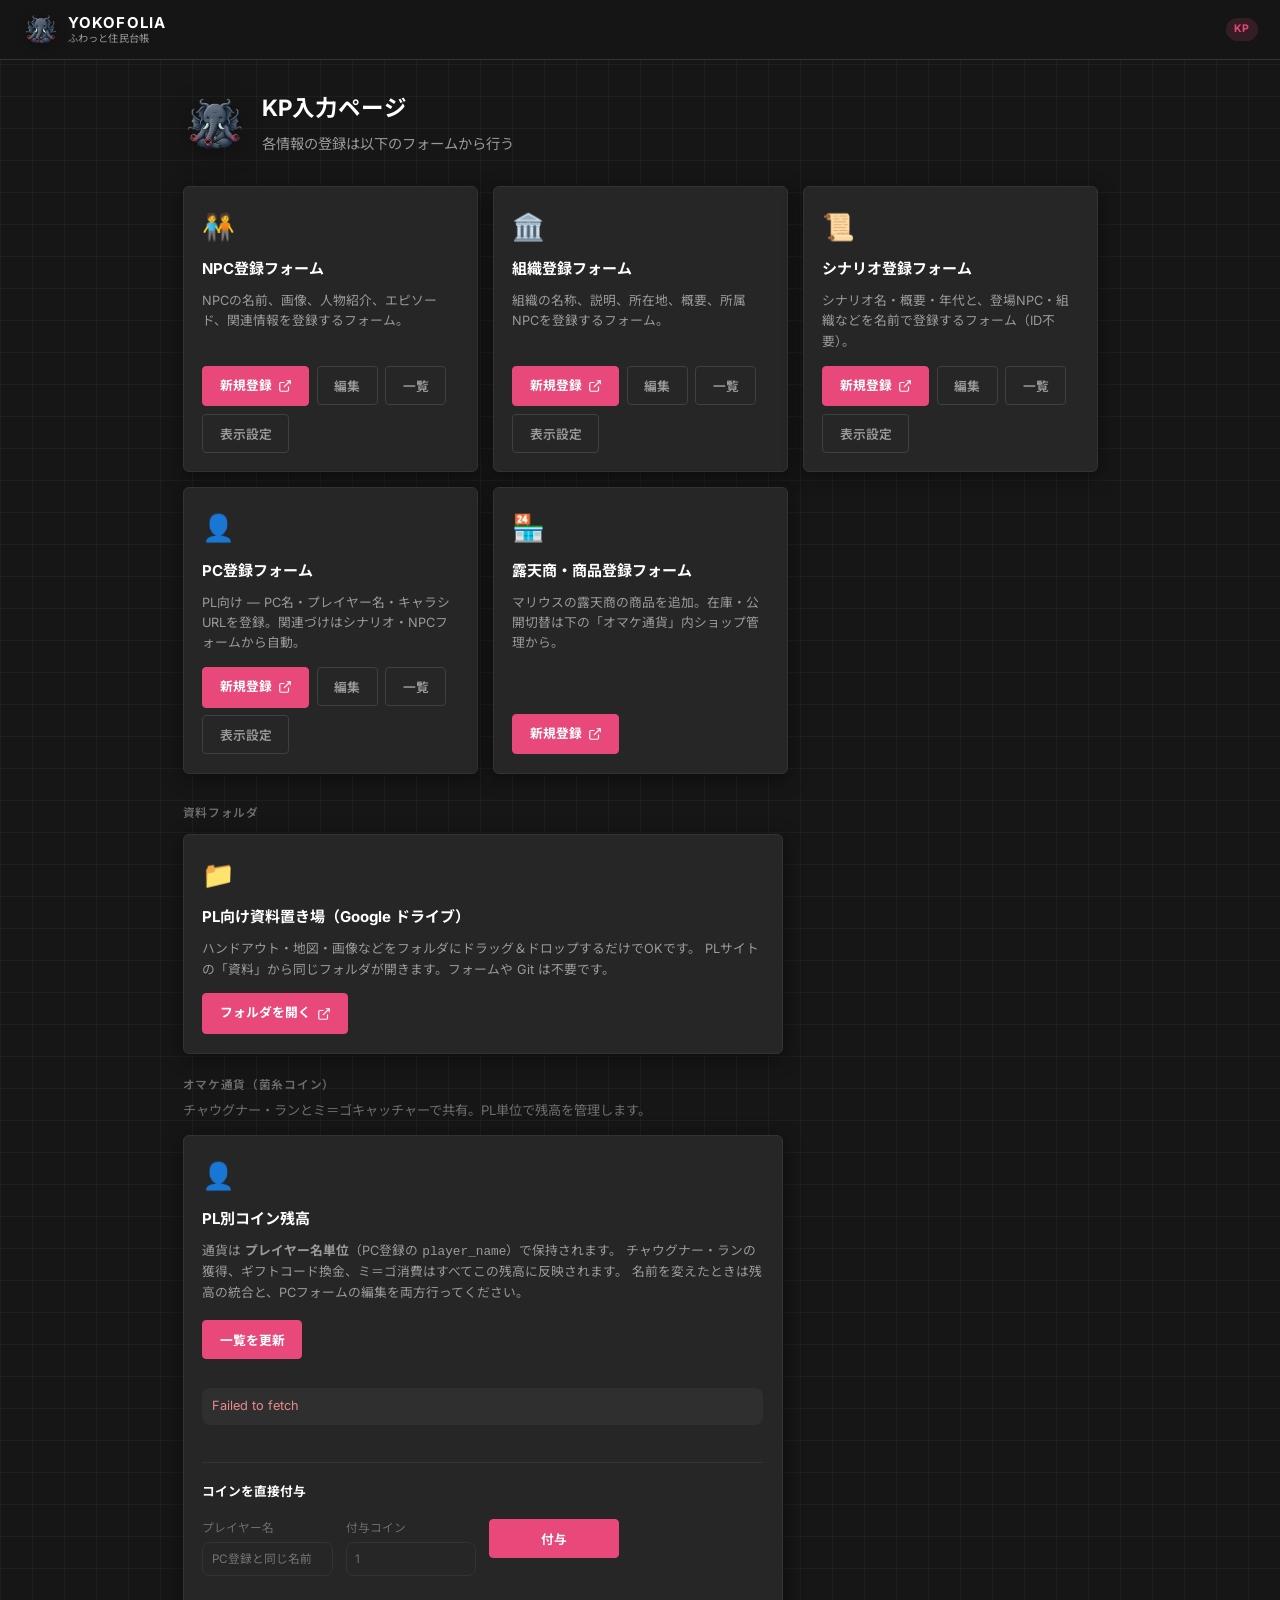
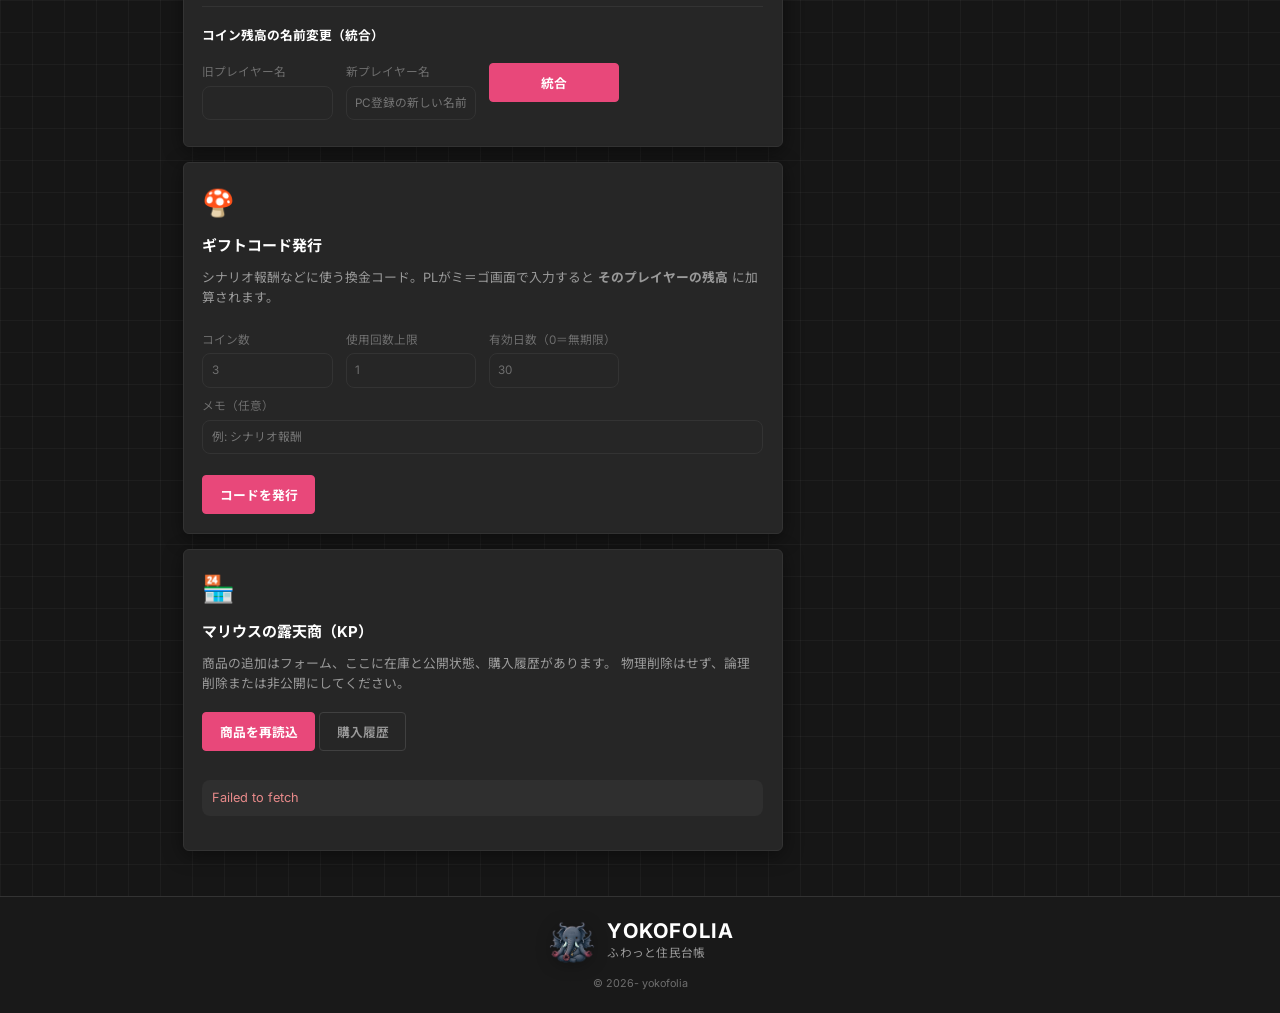
==== commit 7bb0092a: "Wire Marius shop product form URL into AppLinks. Co-authored-by: Cursor <cursoragent@cursor.com>" ====
--- a/kp.html
+++ b/kp.html
@@ -138,6 +138,6 @@
   <script src="js/config.js"></script>
   <script src="js/image-utils.js"></script>
   <script src="js/links.js"></script>
-  <script src="kp.js?v=20260715a"></script>
+  <script src="kp.js?v=20260715b"></script>
 </body>
 </html>
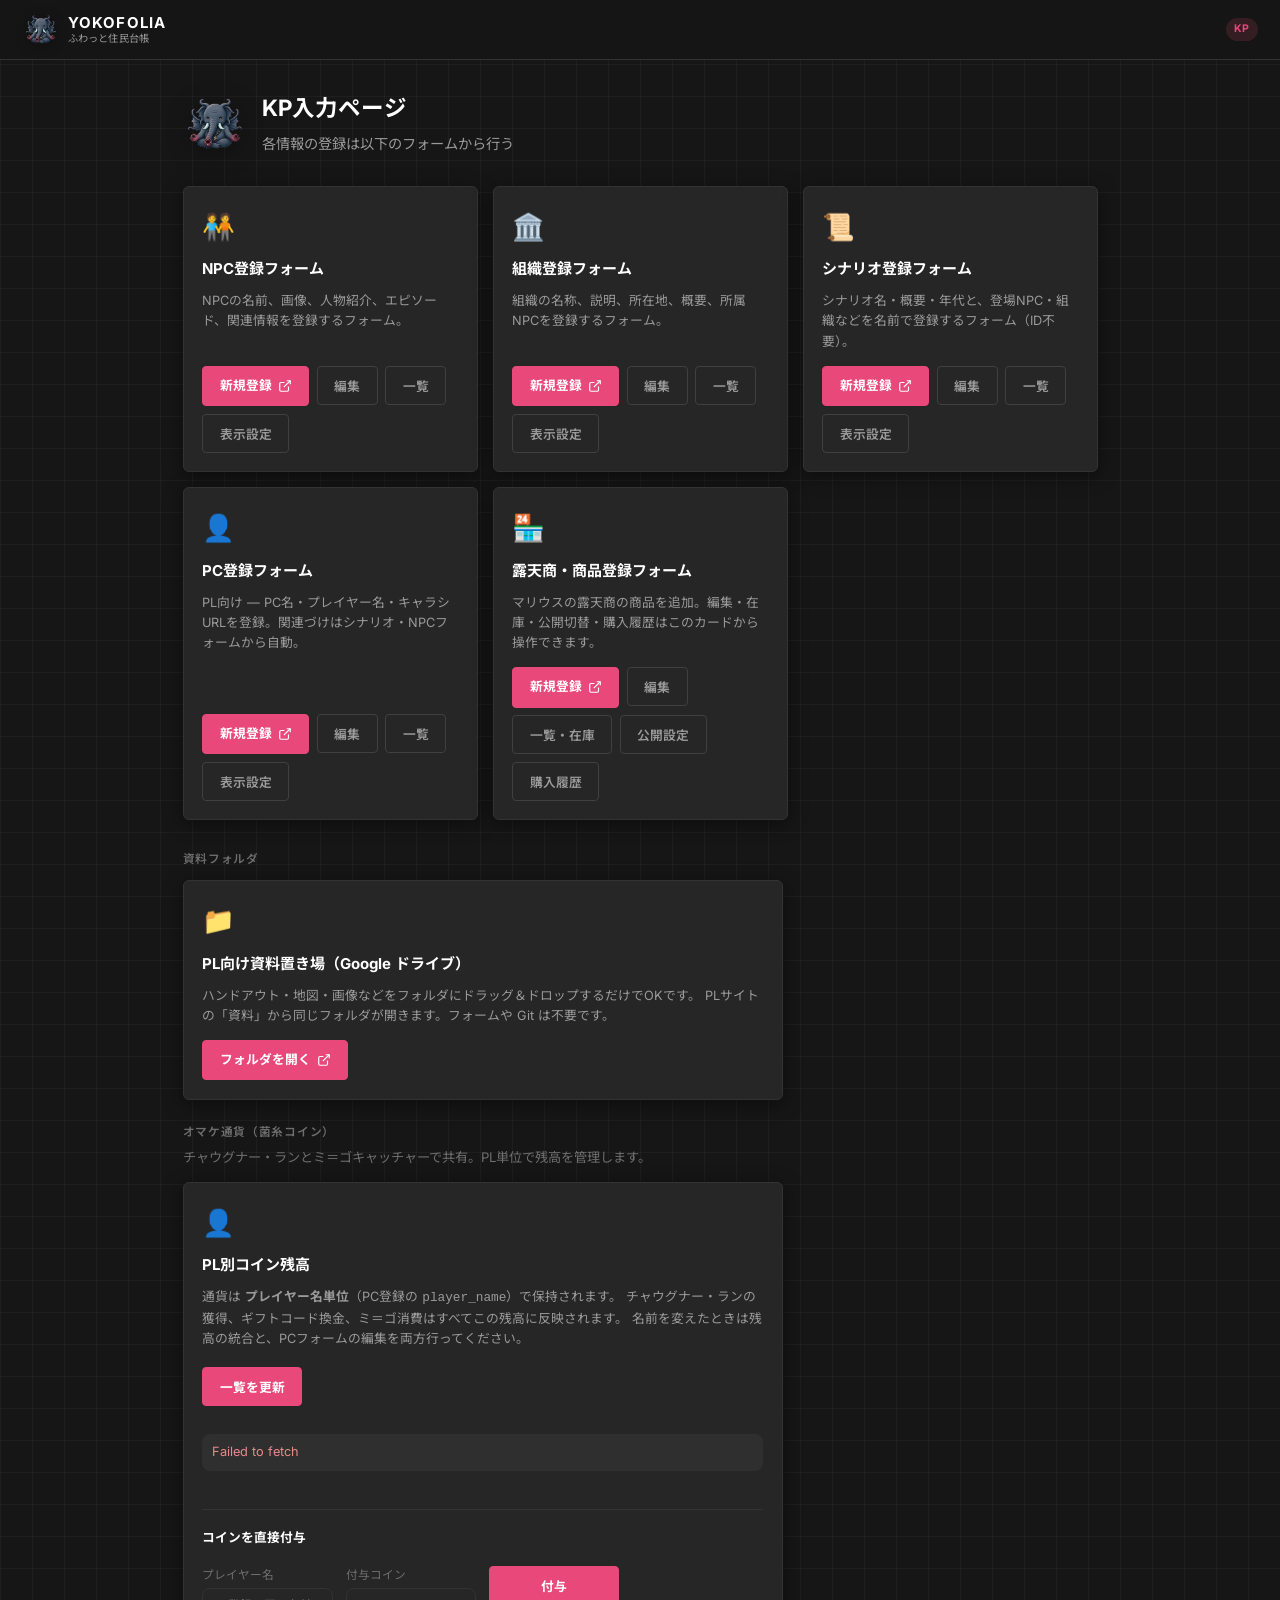
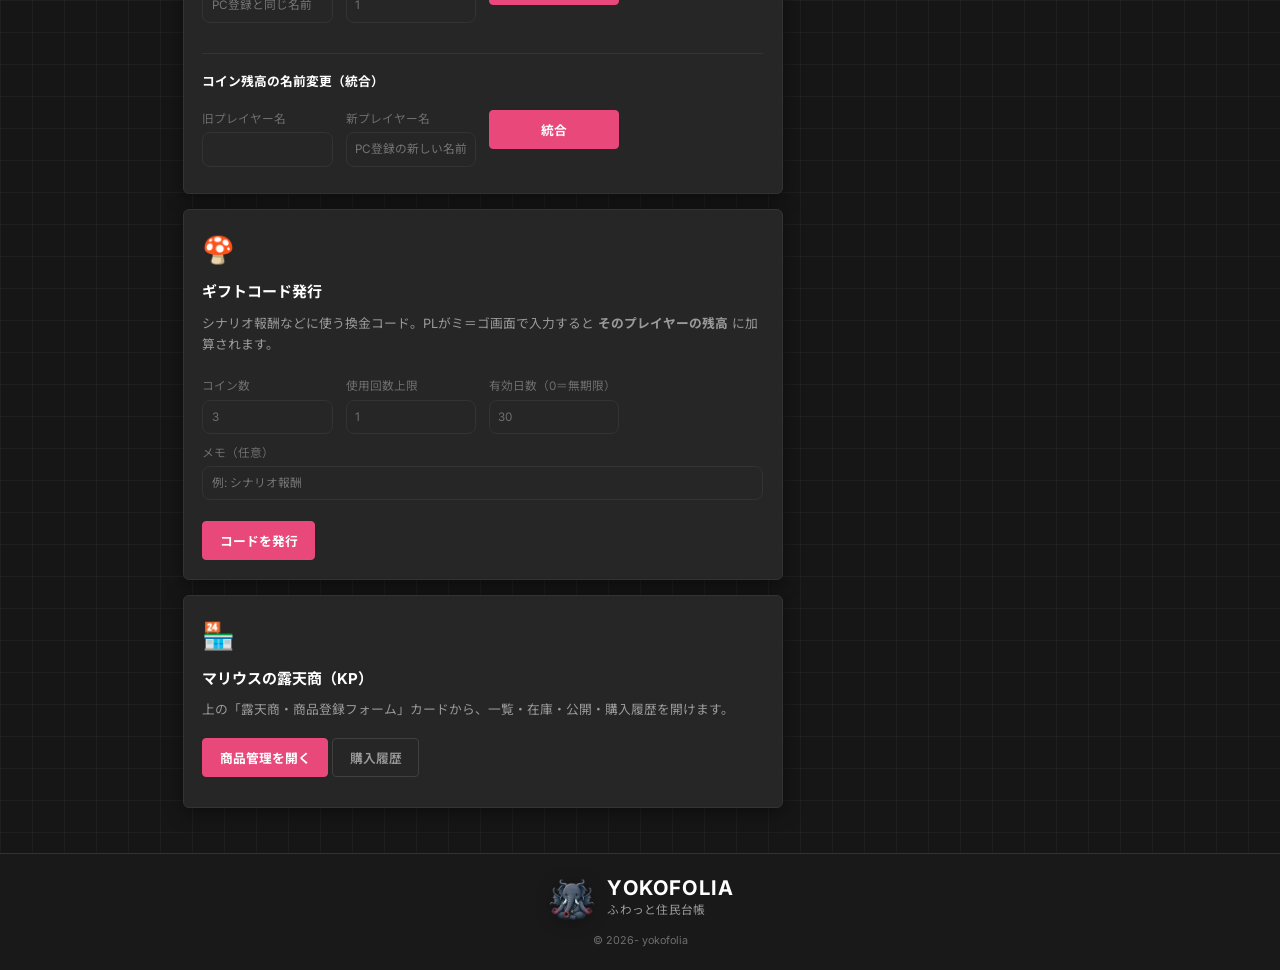
==== commit 239a4f45: "Add shop management actions on KP form card with modal. Co-authored-by: Cursor <cursoragent@cursor.c" ====
--- a/kp.html
+++ b/kp.html
@@ -122,6 +122,30 @@
         </div>
       </div>
 
+      <div class="kp-modal" id="kpShopManager" hidden aria-hidden="true">
+        <div class="kp-modal-backdrop" data-kp-close="kpShopManager"></div>
+        <div class="kp-modal-panel kp-modal-panel--wide" role="dialog" aria-modal="true" aria-labelledby="kpShopModalTitle">
+          <header class="kp-modal-header">
+            <h2 class="kp-modal-title" id="kpShopModalTitle">露天商・商品管理</h2>
+            <button type="button" class="kp-modal-close" data-kp-close="kpShopManager" aria-label="閉じる">
+              <svg viewBox="0 0 24 24" fill="none" stroke="currentColor" stroke-width="2" aria-hidden="true">
+                <path d="M18 6L6 18M6 6l12 12"/>
+              </svg>
+            </button>
+          </header>
+          <p class="kp-modal-hint" id="kpShopModalHint">在庫・公開・論理削除・フォーム編集リンクを操作できます。</p>
+          <div class="kp-migo-toolbar" style="padding:0 1rem 0.5rem">
+            <button type="button" class="kp-card-btn" id="kpShopModalRefreshBtn">再読込</button>
+            <button type="button" class="kp-card-btn kp-card-btn--secondary" id="kpShopModalSalesBtn">購入履歴</button>
+            <button type="button" class="kp-card-btn kp-card-btn--secondary" id="kpShopModalProductsBtn">商品一覧</button>
+          </div>
+          <p class="kp-migo-result" id="kpShopModalStatus" hidden style="margin:0 1rem 0.5rem"></p>
+          <div class="kp-modal-body kp-modal-body--list" id="kpShopModalBody">
+            <p class="kp-modal-status">読み込み中...</p>
+          </div>
+        </div>
+      </div>
+
       <footer class="footer">
         <div class="footer-brand">
           <img src="images/yokofolia-mascot.png" alt="" class="footer-mascot" width="52" height="52" decoding="async">
@@ -138,6 +162,6 @@
   <script src="js/config.js"></script>
   <script src="js/image-utils.js"></script>
   <script src="js/links.js"></script>
-  <script src="kp.js?v=20260715b"></script>
+  <script src="kp.js?v=20260715d"></script>
 </body>
 </html>
